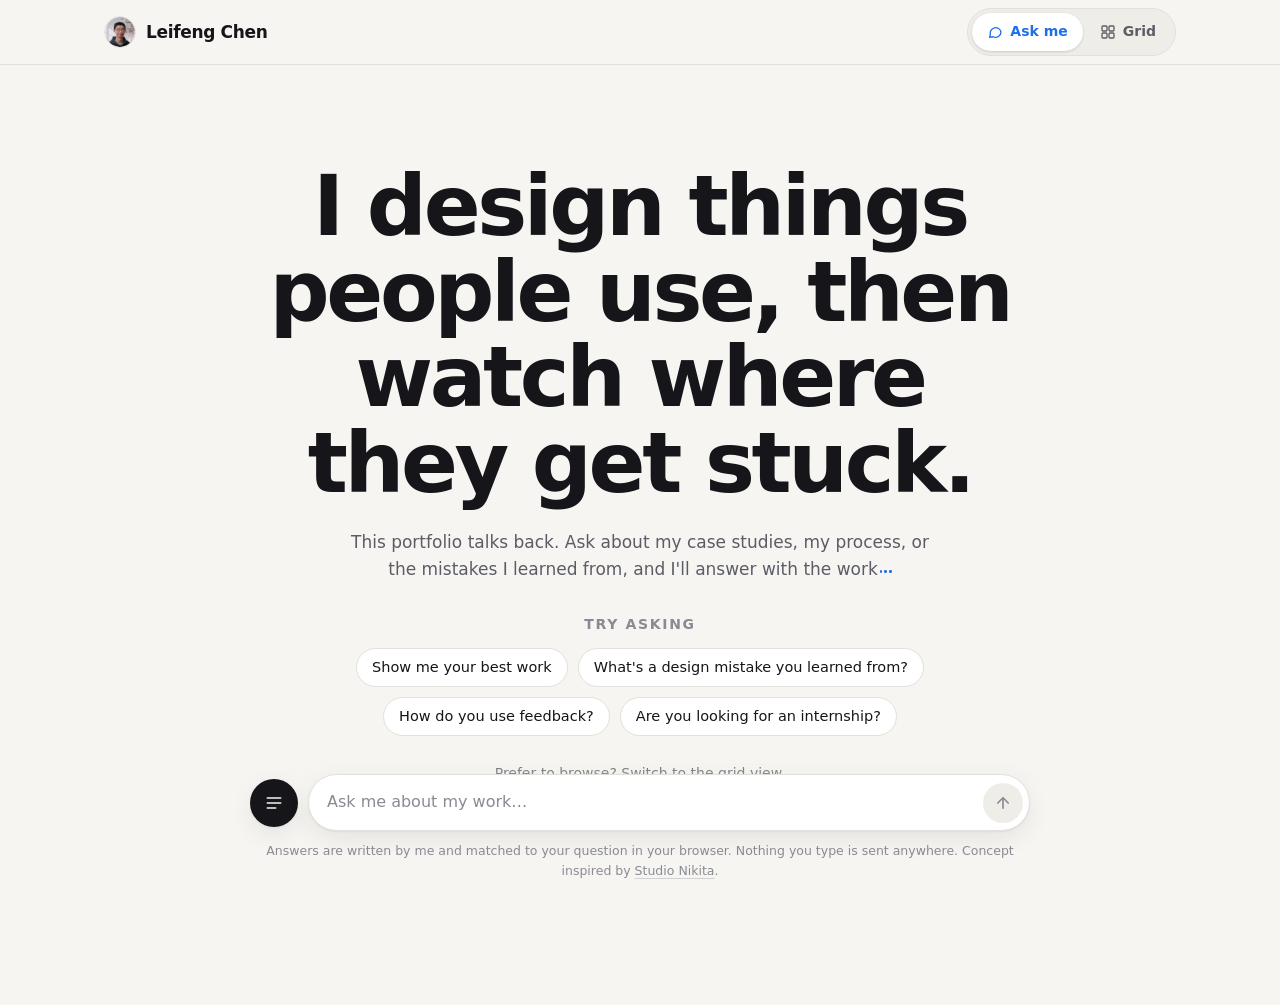
==== index.html @ 6b9738a2 "feat: added better credits, better coloring, and locally saved chat" ====
<!doctype html>
<html lang="en">
<head>
  <meta charset="utf-8">
  <meta name="viewport" content="width=device-width, initial-scale=1, viewport-fit=cover">
  <title>Leifeng Chen · Design Portfolio</title>
  <meta name="description" content="Leifeng Chen designs and builds interfaces. Ask the portfolio about his case studies, process, and the mistakes he learned from.">
  <meta property="og:title" content="Leifeng Chen · Design Portfolio">
  <meta property="og:description" content="A portfolio you can ask questions: game UI, mobile usability, and brand design.">
  <meta property="og:image" content="assets/img/ur/cover.webp">
  <link rel="icon" type="image/webp" href="assets/img/me.webp?v=20260925c">
  <link rel="shortcut icon" type="image/webp" href="assets/img/me.webp?v=20260925c">
  <link rel="apple-touch-icon" href="assets/img/me.webp?v=20260925c">
  <link rel="stylesheet" href="assets/style.css?v=20260927c">
</head>
<body class="chat-page">
<a class="skip" href="#ask-input">Skip to the question box</a>
<header class="site-header">
  <div class="wrap">
    <a class="brand" href="./"><img class="mark" src="assets/img/me.webp?v=20260925c" alt="Leifeng Chen" width="32" height="32">Leifeng Chen</a>
    <nav class="view-toggle" aria-label="Switch view">
      <a href="./" aria-current="page"><svg viewBox="0 0 24 24" fill="none" stroke="currentColor" stroke-width="2" stroke-linecap="round" stroke-linejoin="round" aria-hidden="true"><path d="M21 12a8 8 0 0 1-11.6 7.1L4 20l1-4.6A8 8 0 1 1 21 12z"/></svg><span>Ask me</span></a>
      <a href="work.html"><svg viewBox="0 0 24 24" fill="none" stroke="currentColor" stroke-width="2" stroke-linejoin="round" aria-hidden="true"><rect x="3" y="3" width="7.5" height="7.5" rx="1.5"/><rect x="13.5" y="3" width="7.5" height="7.5" rx="1.5"/><rect x="3" y="13.5" width="7.5" height="7.5" rx="1.5"/><rect x="13.5" y="13.5" width="7.5" height="7.5" rx="1.5"/></svg><span>Grid</span></a>
    </nav>
  </div>
</header>

<main class="chat-main" id="main">
  <section class="intro" id="intro">
    <h1 class="display">I design things people use, then watch where they get stuck.</h1>
    <p class="lede">This portfolio talks back. Ask about my case studies, my process, or the mistakes I learned from, and I'll answer with the work<span class="typing-dots" aria-hidden="true"><i></i><i></i><i></i></span></p>
    <div class="guide">
      <h2>Try asking</h2>
      <div id="starters"></div>
    </div>
    <p class="small" style="margin-top:26px">Prefer to browse? <a href="work.html">Switch to the grid view</a>.</p>
  </section>

  <div class="thread" id="thread" aria-live="polite"></div>
</main>

<div class="guide-panel" id="guide-panel" role="dialog" aria-label="Question guide" hidden>
  <h2>Question guide</h2>
  <p class="small">Pick a topic to start. Every answer is written by me.</p>
  <div class="guide-groups"></div>
</div>

<div class="composer-wrap">
  <div class="composer">
    <button class="guide-btn" id="guide-btn" type="button" aria-label="Show all questions" aria-controls="guide-panel" aria-expanded="false">
      <svg viewBox="0 0 24 24" fill="none" stroke="currentColor" stroke-width="2" stroke-linecap="round" aria-hidden="true"><path d="M4 6h16M4 12h16M4 18h10"/></svg>
    </button>
    <form id="ask-form" autocomplete="off">
      <label class="sr-only" for="ask-input">Ask Leifeng a question</label>
      <input id="ask-input" type="text" maxlength="200" placeholder="Ask me about my work…" enterkeyhint="send">
      <button class="send" type="submit" aria-label="Send" disabled>
        <svg viewBox="0 0 24 24" fill="none" stroke="currentColor" stroke-width="2.2" stroke-linecap="round" stroke-linejoin="round" aria-hidden="true"><path d="M12 19V5M5 12l7-7 7 7"/></svg>
      </button>
    </form>
  </div>
  <p class="agent-note">Answers are written by me and matched to your question in your browser. Nothing you type is sent anywhere. Concept inspired by <a href="https://www.studio-nikita.com/" target="_blank" rel="noopener noreferrer">Studio Nikita</a>.</p>
</div>

<script src="assets/site.js?v=20260927a"></script>
<script src="assets/agent.js?v=20260927b"></script>
</body>
</html>
---- assets/style.css ----
/* Layout and chat concept inspired by Studio Nikita (Nikita Rochiramani), studio-nikita.com */

/* ---------- Tokens ---------- */
:root {
  --bg: #f6f5f1;
  --surface: #ffffff;
  --raised: #efede7;
  --text: #16161a;
  --muted: #5c5c66;
  --faint: #8a8a94;
  --line: #e2e0da;
  --accent: #1f6feb;
  --accent-soft: #e3edff;
  --accent-ink: #1450b8;
  --user: #1f6feb;
  --user-ink: #ffffff;
  --shadow: 0 1px 2px rgba(20, 20, 30, .05), 0 8px 24px rgba(20, 20, 30, .07);
  --radius: 16px;
  --wrap: 1120px;
  --prose: 680px;
  --font: system-ui, -apple-system, "Segoe UI", Roboto, "Helvetica Neue", Arial, sans-serif;
  color-scheme: light;
}
:root[data-theme="dark"] {
  --bg: #0d0d10;
  --surface: #17171c;
  --raised: #1f1f26;
  --text: #f0f0f3;
  --muted: #a5a5b0;
  --faint: #74747f;
  --line: #2a2a32;
  --accent: #5aa2ff;
  --accent-soft: #13274a;
  --accent-ink: #cfe2ff;
  --user: #5aa2ff;
  --user-ink: #06142b;
  --shadow: 0 1px 2px rgba(0, 0, 0, .35), 0 10px 30px rgba(0, 0, 0, .35);
  color-scheme: dark;
}
@media (prefers-color-scheme: dark) {
  :root:not([data-theme="light"]) {
    --bg: #0d0d10;
    --surface: #17171c;
    --raised: #1f1f26;
    --text: #f0f0f3;
    --muted: #a5a5b0;
    --faint: #74747f;
    --line: #2a2a32;
    --accent: #5aa2ff;
    --accent-soft: #13274a;
    --accent-ink: #cfe2ff;
    --user: #5aa2ff;
    --user-ink: #06142b;
    --shadow: 0 1px 2px rgba(0, 0, 0, .35), 0 10px 30px rgba(0, 0, 0, .35);
    color-scheme: dark;
  }
}
/* View toggle (Ask me / Grid) */
.view-toggle { display: inline-flex; gap: 2px; padding: 4px; border-radius: 999px; background: var(--raised); border: 1px solid var(--line); }
.view-toggle a {
  display: flex; align-items: center; gap: 7px; padding: 7px 15px; border-radius: 999px;
  font-size: 14px; font-weight: 600; color: var(--muted); text-decoration: none; transition: background .2s ease, color .2s ease;
}
.view-toggle a:hover { color: var(--text); }
.view-toggle a[aria-current] { background: var(--surface); color: var(--accent); box-shadow: 0 1px 3px rgba(0, 0, 0, .14); }
.view-toggle svg { width: 16px; height: 16px; }

/* Per-project accents (used on case study pages and cards) */
.theme-ur { --accent: #8b28a8; --accent-soft: #faedff; --accent-ink: #58186c; --tile: #230d2d; }
.theme-ez { --accent: #059669; --accent-soft: #ecfdf5; --accent-ink: #064e3b; --tile: #07261a; }
.theme-hd { --accent: #34509e; --accent-soft: #e6ebf8; --accent-ink: #243a7c; --tile: #1a2140; }
.theme-wc { --accent: #c46a00; --accent-soft: #fef3c7; --accent-ink: #803b00; --tile: #2b1c07; }
:root[data-theme="dark"] .theme-ur { --accent: #d868ee; --accent-soft: #2e1038; --accent-ink: #f5d6ff; }
:root[data-theme="dark"] .theme-ez { --accent: #34d399; --accent-soft: #092a1d; --accent-ink: #d1fae5; }
:root[data-theme="dark"] .theme-hd { --accent: #93a8f0; --accent-soft: #1a2242; --accent-ink: #d3dcfa; }
:root[data-theme="dark"] .theme-wc { --accent: #f59e0b; --accent-soft: #2e1d08; --accent-ink: #fde68a; }
@media (prefers-color-scheme: dark) {
  :root:not([data-theme="light"]) .theme-ur { --accent: #d868ee; --accent-soft: #2e1038; --accent-ink: #f5d6ff; }
  :root:not([data-theme="light"]) .theme-ez { --accent: #34d399; --accent-soft: #092a1d; --accent-ink: #d1fae5; }
  :root:not([data-theme="light"]) .theme-hd { --accent: #93a8f0; --accent-soft: #1a2242; --accent-ink: #d3dcfa; }
  :root:not([data-theme="light"]) .theme-wc { --accent: #f59e0b; --accent-soft: #2e1d08; --accent-ink: #fde68a; }
}

/* ---------- Base ---------- */
*, *::before, *::after { box-sizing: border-box; }
html { -webkit-text-size-adjust: 100%; scroll-behavior: smooth; }
body {
  margin: 0;
  background: var(--bg);
  color: var(--text);
  font: 400 17px/1.65 var(--font);
  -webkit-font-smoothing: antialiased;
}
img { max-width: 100%; height: auto; display: block; }
a { color: inherit; text-decoration-color: color-mix(in srgb, currentColor 35%, transparent); text-underline-offset: 3px; }
a:hover { text-decoration-color: currentColor; }

/* Inline content links */
.prose a, .lede a, .meta a, .about a, .cs-hero a, .credits a {
  color: var(--accent);
  font-weight: 500;
  text-decoration: underline;
  text-decoration-thickness: 1.5px;
  text-decoration-color: color-mix(in srgb, var(--accent) 40%, transparent);
  text-underline-offset: 3px;
  border-radius: 4px;
  padding: 1px 3px;
  margin: -1px -3px;
  transition: color .2s ease, text-decoration-color .2s ease, text-underline-offset .2s ease, background-color .2s ease;
}
.prose a:hover, .lede a:hover, .meta a:hover, .about a:hover, .cs-hero a:hover, .credits a:hover {
  color: var(--accent);
  background-color: var(--accent-soft);
  text-decoration-color: var(--accent);
  text-underline-offset: 5px;
}
:focus-visible { outline: 2px solid var(--accent); outline-offset: 3px; border-radius: 6px; }
h1, h2, h3 { margin: 0; font-weight: 700; letter-spacing: -.025em; }
p { margin: 0 0 1em; }
em, i { font-style: normal; }
button { font: inherit; color: inherit; }
.skip { position: absolute; left: -9999px; }
.skip:focus { left: 16px; top: 12px; background: var(--surface); padding: 8px 12px; z-index: 50; }
.sr-only { position: absolute; width: 1px; height: 1px; overflow: hidden; clip: rect(0 0 0 0); white-space: nowrap; }

.wrap { max-width: var(--wrap); margin: 0 auto; padding-left: 24px; padding-right: 24px; }
.prose { max-width: var(--prose); }

/* Type scale: titles are always the biggest thing on the page, descriptions step down. */
.eyebrow { font-size: 15px; line-height: 1.3; font-weight: 700; letter-spacing: .1em; text-transform: uppercase; color: var(--accent); margin: 0 0 20px; }
.display { font-size: clamp(40px, 7vw, 84px); line-height: 1.02; letter-spacing: -.04em; }
.h1 { font-size: clamp(36px, 5.4vw, 64px); line-height: 1.05; letter-spacing: -.035em; }
.h2 { font-size: clamp(32px, 4.2vw, 50px); line-height: 1.1; }
.h3 { font-size: 22px; line-height: 1.25; letter-spacing: -.015em; }
.lede { font-size: 17px; line-height: 1.6; color: var(--muted); }
.small { font-size: 14px; color: var(--muted); }

.pill {
  display: inline-block; padding: 0 .2em .04em; margin: 0 .02em 0 .04em; border-radius: .38em;
  background: var(--accent-soft); color: var(--accent-ink); box-decoration-break: clone; -webkit-box-decoration-break: clone;
}

/* ---------- Header / footer ---------- */
.site-header {
  position: sticky; top: 0; z-index: 20;
  background: color-mix(in srgb, var(--bg) 86%, transparent);
  backdrop-filter: saturate(1.4) blur(12px);
  border-bottom: 1px solid var(--line);
}
.site-header .wrap { display: flex; align-items: center; justify-content: space-between; height: 64px; gap: 16px; }
.brand { display: flex; align-items: center; gap: 10px; font-weight: 700; letter-spacing: -.02em; text-decoration: none; font-size: 17px; }
/* Back to the view the visitor came from (case study pages) */
.back-btn {
  width: 38px; height: 38px; border-radius: 50%; flex: none; display: grid; place-items: center;
  color: var(--text); background: var(--raised); border: 1px solid var(--line); text-decoration: none;
  transition: color .2s ease, border-color .2s ease, transform .2s ease;
}
.back-btn:hover { color: var(--accent); border-color: var(--accent); transform: translateX(-2px); }
.back-btn svg { width: 20px; height: 20px; }
.back-btn + .brand { margin-right: auto; }
@media (max-width: 600px) {
  /* Case study headers carry the back chevron too: drop the toggle icons so nothing wraps on a phone */
  .site-header .wrap:has(.back-btn) { gap: 10px; }
  .site-header .wrap:has(.back-btn) .view-toggle svg { display: none; }
  .brand, .view-toggle a { white-space: nowrap; }
}
.brand .mark {
  width: 32px;
  height: 32px;
  border-radius: 50%;
  object-fit: cover;
  border: 1.5px solid var(--line);
  display: block;
  flex: none;
  background: var(--surface);
  transition: border-color .2s ease, transform .2s ease;
}
.brand:hover .mark { border-color: var(--accent); transform: scale(1.05); }
.nav { display: flex; align-items: center; gap: 22px; font-size: 15px; color: var(--muted); }
.nav a { text-decoration: none; }
.nav a:hover, .nav a[aria-current="page"] { color: var(--text); }
.nav .cta { color: var(--accent); font-weight: 600; }
.icon-btn {
  width: 36px; height: 36px; border-radius: 50%; border: 1px solid var(--line); background: var(--surface);
  display: grid; place-items: center; cursor: pointer; color: var(--muted);
}
.icon-btn:hover { color: var(--text); }
.icon-btn svg { width: 18px; height: 18px; }
.theme-toggle .sun { display: none; }
:root[data-theme="dark"] .theme-toggle .sun { display: block; }
:root[data-theme="dark"] .theme-toggle .moon { display: none; }
@media (prefers-color-scheme: dark) {
  :root:not([data-theme="light"]) .theme-toggle .sun { display: block; }
  :root:not([data-theme="light"]) .theme-toggle .moon { display: none; }
}

.site-footer { border-top: 1px solid var(--line); margin-top: 96px; padding: 40px 0 56px; color: var(--muted); font-size: 14px; }
.site-footer .wrap { display: flex; flex-wrap: wrap; justify-content: space-between; gap: 12px 24px; }
.links { display: flex; flex-wrap: wrap; gap: 18px; }
.credit { flex-basis: 100%; color: var(--faint); font-size: 13px; }

/* ---------- Chat home ---------- */
.chat-page { min-height: 100vh; min-height: 100dvh; display: flex; flex-direction: column; }
.chat-main { flex: 1; display: flex; flex-direction: column; width: 100%; max-width: 820px; margin: 0 auto; padding: 0 20px 150px; }
.intro { text-align: center; padding: 11vh 0 28px; transition: opacity .35s ease, transform .35s ease; }
.intro .display { max-width: 16ch; margin: 0 auto; }
.intro .lede { max-width: 54ch; margin: 22px auto 0; }
.typing-dots { display: inline-flex; gap: .12em; margin-left: .1em; vertical-align: .1em; }
.typing-dots i { width: .16em; height: .16em; border-radius: 50%; background: var(--accent); animation: blink 1.2s infinite ease-in-out; }
.typing-dots i:nth-child(2) { animation-delay: .15s; }
.typing-dots i:nth-child(3) { animation-delay: .3s; }
@keyframes blink { 0%, 80%, 100% { opacity: .25; transform: translateY(0); } 40% { opacity: 1; transform: translateY(-.06em); } }

.guide { margin-top: 30px; }
.guide h2 { font-size: 14px; font-weight: 600; letter-spacing: .12em; text-transform: uppercase; color: var(--faint); margin: 0 0 12px; text-align: center; }
.chips { display: flex; flex-wrap: wrap; gap: 10px; justify-content: center; }
.chip {
  border: 1px solid var(--line); background: var(--surface); border-radius: 999px; padding: 9px 15px;
  font-size: 14.5px; line-height: 1.3; cursor: pointer; color: var(--text); text-align: left;
  transition: border-color .2s ease, background .2s ease, transform .2s ease;
}
.chip:hover { border-color: var(--accent); background: var(--accent-soft); transform: translateY(-1px); }
.guide-groups { display: grid; gap: 22px; }
.chip-group-label { font-size: 13.5px; font-weight: 600; letter-spacing: .1em; text-transform: uppercase; color: var(--faint); margin: 0 0 10px; text-align: center; }

.thread { display: flex; flex-direction: column; gap: 18px; padding-top: 28px; }
.msg { display: flex; gap: 12px; align-items: flex-start; animation: rise .35s ease both; }
@keyframes rise { from { opacity: 0; transform: translateY(8px); } to { opacity: 1; transform: none; } }
.msg.user { justify-content: flex-end; }
.msg.user .bubble { background: var(--user); color: var(--user-ink); border-radius: 20px 20px 6px 20px; max-width: 80%; }
.msg.bot .bubble { background: var(--surface); border: 1px solid var(--line); border-radius: 6px 20px 20px 20px; max-width: calc(100% - 52px); box-shadow: var(--shadow); }
.bubble { padding: 13px 17px; font-size: 16px; line-height: 1.6; }
.bubble p { margin: 0 0 .7em; }
.bubble p:last-child { margin-bottom: 0; }
.bubble ul, .bubble ol { margin: 0 0 .7em; padding-left: 1.2em; }
.avatar { width: 40px; height: 40px; border-radius: 50%; flex: none; background: var(--raised); object-fit: cover; }
.dots { display: inline-flex; gap: 5px; padding: 4px 0; }
.dots i { width: 7px; height: 7px; border-radius: 50%; background: var(--faint); animation: blink 1.1s infinite ease-in-out; }
.dots i:nth-child(2) { animation-delay: .15s; }
.dots i:nth-child(3) { animation-delay: .3s; }

/* AI Character-by-Character Streaming with Smooth Fade-in */
.ai-word {
  display: inline-block;
  white-space: nowrap;
}

.ai-char {
  display: inline;
  animation: aiCharFade .18s cubic-bezier(0.2, 0.8, 0.4, 1) both;
  will-change: opacity, filter;
}

@keyframes aiCharFade {
  0% {
    opacity: 0;
    filter: blur(2px);
  }
  100% {
    opacity: 1;
    filter: blur(0);
  }
}

.ai-cursor {
  display: inline-block;
  width: 2px;
  height: 1.15em;
  background: var(--accent);
  vertical-align: -0.18em;
  margin-left: 2px;
  margin-right: 1px;
  border-radius: 1px;
  animation: aiCursorBlink .75s ease-in-out infinite;
}

@keyframes aiCursorBlink {
  0%, 100% { opacity: 1; }
  50% { opacity: 0; }
}

@media (prefers-reduced-motion: reduce) {
  .ai-char {
    animation: none !important;
    opacity: 1 !important;
    filter: none !important;
  }
  .ai-cursor { display: none !important; }
}

.attach { margin-top: 14px; display: grid; gap: 12px; animation: rise .4s cubic-bezier(0.16, 1, 0.3, 1) both; }
.attach.cards { grid-template-columns: repeat(auto-fill, minmax(210px, 1fr)); }
.mini-card {
  display: flex; flex-direction: column; text-decoration: none; border-radius: 14px; overflow: hidden;
  background: var(--tile, #1d1d24); color: #fff; min-height: 100%;
  transition: transform .25s ease;
}
.mini-card:hover { transform: translateY(-2px); }
.mini-card img { aspect-ratio: 16 / 10; object-fit: cover; width: 100%; }
.mini-card span { padding: 12px 14px 14px; display: flex; flex-direction: column; flex: 1; }
.mini-card .eyebrow {
  font-size: 11px;
  font-weight: 700;
  letter-spacing: .06em;
  text-transform: uppercase;
  color: var(--accent);
  margin: 0 0 5px;
  white-space: nowrap;
}
.mini-card b { display: block; font-size: 16px; margin-bottom: 4px; }
.mini-card small { display: block; font-size: 13px; opacity: .78; line-height: 1.45; text-wrap: pretty; margin-bottom: auto; }
.mini-card em { display: block; margin-top: 12px; font-size: 13px; font-weight: 600; opacity: .95; }
.attach figure { margin: 0; }
.attach figure img { border-radius: 12px; border: 1px solid var(--line); background: #0b0b10; }
.attach figcaption { font-size: 13px; color: var(--muted); margin-top: 6px; }
.attach.pair { grid-template-columns: 1fr 1fr; }
.attach .stat-row { display: grid; grid-template-columns: repeat(auto-fit, minmax(120px, 1fr)); gap: 10px; }
.attach .stat-row div { background: var(--raised); border-radius: 12px; padding: 12px; }
.attach .stat-row b { display: block; font-size: 24px; letter-spacing: -.02em; color: var(--accent); }
.attach .stat-row span { font-size: 12.5px; color: var(--muted); line-height: 1.4; display: block; }
.link-row { display: flex; flex-wrap: wrap; gap: 8px; }
.link-row a {
  font-size: 14px; font-weight: 600; text-decoration: none; padding: 8px 13px; border-radius: 999px;
  background: var(--accent-soft); color: var(--accent-ink);
}
.followups { display: flex; flex-wrap: wrap; gap: 8px; margin: 2px 0 0 52px; animation: rise .35s cubic-bezier(0.16, 1, 0.3, 1) both; }
.followups .chip { font-size: 13.5px; padding: 7px 12px; }

.composer-wrap {
  position: fixed; left: 0; right: 0; bottom: 0; z-index: 15;
  padding: 18px 20px calc(18px + env(safe-area-inset-bottom));
  background: linear-gradient(to top, var(--bg) 62%, color-mix(in srgb, var(--bg) 0%, transparent));
}
.composer { max-width: 780px; margin: 0 auto; display: flex; gap: 10px; align-items: center; }
.composer form {
  flex: 1; display: flex; align-items: center; gap: 10px; background: var(--surface); border: 1px solid var(--line);
  border-radius: 999px; padding: 6px 6px 6px 18px; box-shadow: var(--shadow);
}
.composer form:focus-within { border-color: var(--accent); }
.composer input { flex: 1; min-width: 0; border: 0; outline: 0; background: transparent; color: var(--text); font: inherit; font-size: 16px; padding: 8px 0; }
.composer input::placeholder { color: var(--faint); }
.send { width: 40px; height: 40px; border-radius: 50%; border: 0; background: var(--accent); color: #fff; display: grid; place-items: center; cursor: pointer; flex: none; }
.send:disabled { background: var(--raised); color: var(--faint); cursor: default; }
.send svg { width: 18px; height: 18px; }
.guide-btn { width: 48px; height: 48px; border-radius: 50%; border: 0; background: var(--text); color: var(--bg); display: grid; place-items: center; cursor: pointer; flex: none; box-shadow: var(--shadow); }
.guide-btn svg { width: 20px; height: 20px; }
.guide-panel {
  position: fixed; left: 50%; bottom: 96px; transform: translateX(-50%); z-index: 16; width: min(560px, calc(100% - 32px));
  max-height: min(60vh, 520px); overflow: auto; background: var(--surface); border: 1px solid var(--line); border-radius: 20px;
  box-shadow: 0 20px 60px rgba(0, 0, 0, .25); padding: 20px;
}
.guide-panel[hidden] { display: none; }
.guide-panel h2 { font-size: 18px; margin-bottom: 4px; letter-spacing: -.01em; }
.guide-panel .small { margin: 0 0 16px; }
.guide-panel .chips { justify-content: flex-start; }
.guide-panel .chip-group-label { text-align: left; }
.agent-note { text-align: center; font-size: 12.5px; color: var(--faint); margin: 10px auto 0; max-width: 780px; }


/* ---------- Classic view ---------- */
.classic-hero { padding-top: 80px; padding-bottom: 40px; }
.classic-hero .display { max-width: 17ch; }
.classic-hero .lede { margin-top: 24px; max-width: 60ch; }

.section-head { display: flex; flex-direction: column; align-items: center; text-align: center; gap: 12px; margin: 136px 0 56px; }
.section-head h2 { display: flex; align-items: center; gap: 32px; width: 100%; font-size: clamp(32px, 4.2vw, 50px); line-height: 1.1; }
.section-head h2::before, .section-head h2::after { content: ""; flex: 1; min-width: 24px; height: 1px; background: var(--line); }
.section-head p { margin: 0; color: var(--muted); font-size: 15px; }

.bento { display: grid; grid-template-columns: repeat(6, 1fr); grid-auto-rows: minmax(250px, auto); gap: 18px; }
.tile {
  position: relative; display: flex; flex-direction: column; justify-content: space-between; overflow: hidden;
  border-radius: 24px; padding: 26px; text-decoration: none; color: #fff; background: var(--tile);
  isolation: isolate; transition: transform .3s ease;
}
.tile:hover { transform: translateY(-3px); }
.tile::after { /* faint facet pattern */
  content: ""; position: absolute; inset: 0; z-index: -1; opacity: .16;
  background: repeating-linear-gradient(135deg, rgba(255,255,255,.35) 0 1px, transparent 1px 22px);
  mask-image: radial-gradient(circle at 90% 10%, #000 0, transparent 60%);
  -webkit-mask-image: radial-gradient(circle at 90% 10%, #000 0, transparent 60%);
}
.tile { justify-content: flex-start; }
.tile > div { width: 100%; }
/* width: auto overrides `.tile > div { width: 100% }` so the negative margins bleed the image to both tile edges */
.tile .tile-img { position: relative; flex: 1; width: auto; min-height: 170px; margin: 22px -26px -26px; overflow: hidden; }
.tile .tile-img img { position: absolute; inset: 0; width: 100%; height: 100%; object-fit: cover; }
.tile .eyebrow {
  max-width: 100%;
  font-size: clamp(11.5px, 1.3vw, 13.5px);
  letter-spacing: .06em;
  white-space: nowrap;
  margin: 0 0 12px;
}
.tile h3 { font-size: clamp(26px, 3vw, 36px); line-height: 1.05; max-width: 100%; }
.tile p:not(.eyebrow) { margin: 10px 0 0; font-size: 15px; line-height: 1.5; max-width: 48ch; opacity: .85; }
.tile .view {
  position: absolute; right: 18px; bottom: 18px; font-size: 14px; font-weight: 600; color: #fff;
  background: rgba(10, 10, 14, .62); padding: 9px 14px; border-radius: 999px; backdrop-filter: blur(6px);
}
.tile .view::after { content: " \2192"; }
.tile-ur { grid-column: span 4; grid-row: span 2; background: #230d2d; }
.tile-ez { grid-column: span 2; grid-row: span 2; background: #07261a; }
.tile-hd { grid-column: span 3; background: #1a2140; }
.tile-yt, .tile-wc { grid-column: span 3; background: #2b1c07; }
.tile-ur .tile-img { height: 70%; }

.thumbs { display: grid; grid-template-columns: repeat(auto-fill, minmax(300px, 1fr)); gap: 36px 20px; }
.thumbs figure { margin: 0; }
.thumbs img { border-radius: 12px; aspect-ratio: 16 / 9; object-fit: cover; width: 100%; box-shadow: var(--shadow); }
.thumbs figcaption { display: grid; grid-template-columns: auto 1fr; align-items: end; column-gap: 16px; margin-top: 14px; color: var(--muted); }
.thumbs .thumb-name { grid-column: 1 / -1; font-size: 15px; font-weight: 600; color: var(--text); margin-bottom: 4px; }
.thumbs .thumb-ctr { display: flex; align-items: baseline; gap: 6px; font-size: 13px; font-weight: 700; letter-spacing: .08em; text-transform: uppercase; color: var(--accent); }
.thumbs .thumb-ctr strong { font-size: 40px; line-height: 1; letter-spacing: -.03em; }
.thumbs .thumb-reach { justify-self: end; text-align: right; font-size: 14px; line-height: 1.4; }
.thumbs .thumb-reach strong { font-size: 20px; font-weight: 700; color: var(--text); }

.about { display: grid; grid-template-columns: 1fr 1fr; gap: 56px; }
.about h3 { font-size: 14px; letter-spacing: .12em; text-transform: uppercase; color: var(--faint); margin-bottom: 14px; font-weight: 600; }
.about ul { margin: 0; padding: 0; list-style: none; }
.about li { padding: 10px 0; border-bottom: 1px solid var(--line); display: flex; justify-content: space-between; gap: 16px; font-size: 15px; }
.about li span:last-child { color: var(--muted); text-align: right; }
.about .prose p { font-size: 16px; }

.proof-grid { display: grid; grid-template-columns: repeat(3, minmax(0, 1fr)); gap: 18px; }
.proof-card { scroll-margin-top: 96px; padding: 24px; border: 1px solid var(--line); border-radius: var(--radius); background: var(--surface); }
.proof-card h3 { margin: 10px 0; font-size: 22px; line-height: 1.2; }
.proof-image { width: 100%; height: auto; margin: 4px 0 14px; border-radius: 10px; }
.proof-card p { margin: 0 0 18px; color: var(--muted); font-size: 15px; line-height: 1.6; }
.proof-label { color: var(--accent); font-size: 12px; font-weight: 700; letter-spacing: .1em; text-transform: uppercase; }
.proof-tools { display: block; font-size: 12px; font-weight: 600; color: var(--text); }
.proof-links { display: flex; flex-wrap: wrap; gap: 14px; margin-top: 18px; font-size: 13px; font-weight: 600; }
.proof-links a { color: var(--accent); }
.cs-section[id], .cs-hero[id], h2[id] { scroll-margin-top: 96px; }

/* ---------- Case study ---------- */
.cs-hero { padding: 72px 0 36px; }
.cs-hero h1 { max-width: 18ch; }
.cs-hero .lede { margin-top: 22px; max-width: 60ch; }
.meta {
  display: grid; grid-template-columns: repeat(4, 1fr); gap: 24px;
  margin: 40px 0 0; padding: 24px 0; border-top: 1px solid var(--line); border-bottom: 1px solid var(--line);
}
.meta dt { font-size: 13.5px; font-weight: 600; letter-spacing: .12em; text-transform: uppercase; color: var(--faint); margin-bottom: 10px; }
.meta dd { margin: 0; font-size: 14.5px; line-height: 1.5; }
.meta .meta-wide { grid-column: 1 / -1; } /* Team & credits: names and links need the full width */
.cover { margin: 40px 0 0; border-radius: calc(var(--radius) + 6px); overflow: hidden; box-shadow: var(--shadow); background: #0d0d12; }
.cover .video-frame { border-radius: 0; box-shadow: none; }
.cover + .link-chips { margin-top: 18px; }

.cs-section { margin-top: 136px; }
/* Section divider: centered label with a rule on each side, spanning the full content width */
.cs-section .num {
  display: flex; align-items: center; justify-content: center; gap: 24px; text-align: center;
  width: calc(min(var(--wrap), 100vw) - 48px); margin-bottom: 44px;
  position: relative; left: 50%; transform: translateX(-50%);
}
.cs-section > .prose, .cs-section > .problem, .cs-section > .callout, .cs-section > .lessons,
.cs-section > .credits, .cs-section > p { margin-left: auto; margin-right: auto; max-width: var(--prose); }
.cs-section > .prose > h2 { text-align: center; }
.cs-section > p { text-align: center; }
.cs-section .num::before, .cs-section .num::after { content: ""; flex: 1; min-width: 24px; height: 1px; background: var(--line); }
.cs-section h2 { margin-bottom: 18px; }
.num { font-size: 20px; line-height: 1.3; font-weight: 700; letter-spacing: .1em; text-transform: uppercase; color: var(--accent); display: block; margin-bottom: 14px; }
.cs-section p { font-size: 16px; color: color-mix(in srgb, var(--text) 86%, var(--muted)); }

.problem {
  margin-top: 32px; padding: 24px 26px; border-left: 3px solid var(--accent);
  background: var(--accent-soft); border-radius: 0 var(--radius) var(--radius) 0;
  font-size: 20px; line-height: 1.45; font-weight: 600; letter-spacing: -.01em; max-width: var(--prose);
}

figure.fig { margin: 36px 0 0; }
figure.fig img, figure.fig video { display: block; border-radius: var(--radius); box-shadow: var(--shadow); width: 100%; height: auto; }
figure.fig.dark img, figure.fig.dark video { background: #0d0d12; }
figure.fig.plain img { box-shadow: none; border: 1px solid var(--line); }
figure.fig.narrow { max-width: 760px; margin-left: auto; margin-right: auto; }
figcaption { margin-top: 12px; font-size: 14px; line-height: 1.55; color: var(--muted); max-width: var(--prose); }
figcaption b { color: var(--text); font-weight: 600; }

.grid-2 { display: grid; grid-template-columns: 1fr 1fr; gap: 24px; align-items: start; }
.grid-3 { display: grid; grid-template-columns: repeat(3, 1fr); gap: 20px; align-items: start; }
.grid-2 figure.fig, .grid-3 figure.fig { margin-top: 0; }
.grid-2, .grid-3 { margin-top: 36px; }

.steps { display: grid; grid-template-columns: repeat(3, 1fr); gap: 20px; margin-top: 36px; counter-reset: s; }
.steps figure { margin: 0; }
.steps img { border-radius: 12px; aspect-ratio: 16 / 10; object-fit: cover; width: 100%; background: #0d0d12; box-shadow: var(--shadow); }
.steps figcaption { font-size: 14px; }
.steps figcaption::before { counter-increment: s; content: counter(s, decimal-leading-zero) "  "; font-weight: 700; color: var(--accent); }

.compare { display: grid; grid-template-columns: 1fr 1fr; gap: 24px; margin-top: 36px; }
.compare figure { margin: 0; background: var(--surface); border: 1px solid var(--line); border-radius: var(--radius); padding: 22px; }
.compare .label { font-size: 14px; font-weight: 700; letter-spacing: .12em; text-transform: uppercase; margin-bottom: 16px; display: block; }
.compare .before .label { color: #c2410c; }
.compare .after .label { color: #15803d; }
.compare .shot { background: #0b0b10; border-radius: 12px; padding: 26px 18px; display: grid; place-items: center; min-height: 150px; }
.compare figcaption { margin-top: 16px; }

.stats { display: grid; grid-template-columns: repeat(3, 1fr); gap: 20px; margin-top: 32px; }
.stat { background: var(--surface); border: 1px solid var(--line); border-radius: var(--radius); padding: 22px; }
.stat strong { display: block; font-size: 40px; line-height: 1; font-weight: 700; letter-spacing: -.03em; color: var(--accent); margin-bottom: 10px; }
.stat span { font-size: 14px; color: var(--muted); line-height: 1.5; display: block; }

.quotes { display: grid; grid-template-columns: repeat(3, 1fr); gap: 20px; margin-top: 24px; }
blockquote.q { margin: 0; padding: 22px; background: var(--surface); border: 1px solid var(--line); border-radius: var(--radius); font-size: 16px; line-height: 1.5; font-weight: 500; }
blockquote.q footer { margin-top: 12px; font-size: 13px; font-weight: 400; color: var(--faint); }

.callout { margin-top: 28px; padding: 18px 20px; border: 1px dashed var(--line); border-radius: var(--radius); font-size: 15px; color: var(--muted); max-width: var(--prose); }
.callout b { color: var(--text); }

.swatches { display: grid; grid-template-columns: repeat(4, 1fr); gap: 14px; margin-top: 28px; }
.swatch { border-radius: 14px; overflow: hidden; border: 1px solid var(--line); background: var(--surface); }
.swatch i { display: block; height: 72px; }
.swatch span { display: block; padding: 10px 12px; font-size: 14px; font-weight: 600; }
.swatch span small { display: block; color: var(--muted); font-size: 12.5px; font-weight: 400; }

.lessons { list-style: none; margin: 24px 0 0; padding: 0; max-width: var(--prose); counter-reset: l; }
.lessons li { position: relative; padding: 16px 0 16px 44px; border-top: 1px solid var(--line); font-size: 16px; }
.lessons li::before { counter-increment: l; content: counter(l, decimal-leading-zero); position: absolute; left: 0; top: 18px; font-size: 13px; font-weight: 700; color: var(--accent); }

.credits { margin-top: 28px; font-size: 14px; color: var(--muted); max-width: var(--prose); }

.next { margin-top: 110px; display: block; text-decoration: none; padding: 40px 0; border-top: 1px solid var(--line); }
.next small { font-size: 14px; font-weight: 600; letter-spacing: .12em; text-transform: uppercase; color: var(--faint); }
.next span { display: block; margin-top: 12px; font-size: clamp(28px, 4vw, 44px); font-weight: 700; letter-spacing: -.03em; line-height: 1.1; }
/* The link carries the next study's theme-* class (e.g. class="next theme-ur"), so --accent here is that
   study's color from the theme rules at the top of this file: change it there and the arrow follows. */
.next span::after { content: " \2192"; color: var(--accent); }
.more { display: inline-block; font-weight: 600; font-size: 15px; }
.more::after { content: " \2192"; }

/* ---------- Motion ---------- */
@media (prefers-reduced-motion: no-preference) {
  .js .reveal { opacity: 0; transform: translateY(14px); transition: opacity .7s ease, transform .7s ease; }
  .js .reveal.in { opacity: 1; transform: none; }
}
@media (prefers-reduced-motion: reduce) {
  html { scroll-behavior: auto; }
  *, *::before, *::after { animation: none !important; transition: none !important; }
}

/* ---------- Responsive ---------- */
@media (max-width: 900px) {
  .proof-grid { grid-template-columns: repeat(2, minmax(0, 1fr)); }
  .meta { grid-template-columns: 1fr 1fr; }
  .steps, .grid-3, .quotes, .stats { grid-template-columns: 1fr 1fr; }
  .about { grid-template-columns: 1fr; gap: 32px; }
  .bento { grid-template-columns: 1fr 1fr; }
  .tile-ur { grid-column: span 2; grid-row: span 2; }
  .tile-ez, .tile-hd, .tile-yt, .tile-wc { grid-column: span 1; grid-row: span 2; }
  .tile-wc { grid-column: span 2; } /* last tile alone on its row: fill the width instead of leaving a gap */
}
@media (max-width: 600px) {
  .proof-grid { grid-template-columns: 1fr; }
  body { font-size: 16px; }
  .wrap { padding-left: 16px; padding-right: 16px; }
  .nav { gap: 12px; font-size: 14px; }
  .nav .hide-sm { display: none; }
  .section-head { gap: 8px; margin: 88px 0 36px; }
  .section-head h2 { gap: 16px; }
  .cs-section .num { width: calc(100vw - 32px); gap: 14px; margin-bottom: 32px; }
  .grid-2, .compare, .steps, .grid-3, .quotes, .stats, .meta, .attach.pair { grid-template-columns: 1fr; }
  .bento { grid-template-columns: 1fr; }
  .tile-ur, .tile-ez, .tile-hd, .tile-yt, .tile-wc { grid-column: span 1; grid-row: span 1; min-height: 340px; }
  .swatches { grid-template-columns: 1fr 1fr; }
  .cs-section { margin-top: 96px; }
  .problem { font-size: 18px; padding: 20px; }
  .chat-main { padding-left: 16px; padding-right: 16px; }
  .intro { padding-top: 7vh; }
  .composer-wrap { padding-left: 12px; padding-right: 12px; }
  .followups { margin-left: 0; }
  .msg.bot .avatar { width: 32px; height: 32px; }
}

/* ---------- Embeds and link chips ---------- */
.video-frame { position: relative; aspect-ratio: 16 / 9; border-radius: var(--radius); overflow: hidden; background: #000; box-shadow: var(--shadow); }
.video-frame iframe { position: absolute; inset: 0; width: 100%; height: 100%; border: 0; }
.browser { border: 1px solid var(--line); border-radius: var(--radius); overflow: hidden; background: var(--surface); box-shadow: var(--shadow); }
.browser-bar { display: flex; align-items: center; gap: 12px; padding: 10px 14px; border-bottom: 1px solid var(--line); background: var(--raised); }
.bdots { display: flex; gap: 6px; }
.bdots i { width: 10px; height: 10px; border-radius: 50%; background: var(--line); }
.browser-bar .url { flex: 1; min-width: 0; font-size: 13px; color: var(--muted); background: var(--surface); border-radius: 999px; padding: 5px 12px; overflow: hidden; text-overflow: ellipsis; white-space: nowrap; }
.open-link { font-size: 13px; font-weight: 600; text-decoration: none; color: var(--accent); white-space: nowrap; }
.browser iframe { display: block; width: 100%; height: min(70vh, 620px); border: 0; background: #fff; }
.link-chips { display: flex; flex-wrap: wrap; justify-content: center; gap: 10px; margin-top: 20px; }
.link-chips a {
  font-size: 14.5px; font-weight: 600; text-decoration: none; padding: 10px 16px; border-radius: 999px;
  background: var(--accent-soft); color: var(--accent-ink); border: 1px solid color-mix(in srgb, var(--accent) 30%, transparent);
  transition: transform .2s ease;
}
.link-chips a:hover { transform: translateY(-1px); }

/* ---------- Stats that read as "not good enough" ---------- */
.stat.bad { --level: #d64545; }
.stat.warn { --level: #c27803; }
:root[data-theme="dark"] .stat.bad { --level: #ff7070; }
:root[data-theme="dark"] .stat.warn { --level: #f5b83d; }
@media (prefers-color-scheme: dark) {
  :root:not([data-theme="light"]) .stat.bad { --level: #ff7070; }
  :root:not([data-theme="light"]) .stat.warn { --level: #f5b83d; }
}
.stat.bad strong, .stat.warn strong { color: var(--level); }
.meter { height: 10px; border-radius: 999px; background: var(--raised); overflow: hidden; margin: 2px 0 14px; }
.meter i { display: block; height: 100%; border-radius: 999px; background: var(--level); }
.people { display: flex; gap: 6px; margin: 2px 0 14px; }
.people i { width: 18px; height: 18px; border-radius: 50%; border: 2px solid var(--line); }
.people i.on { background: var(--level); border-color: var(--level); }
.stats-note { margin: 18px auto 0; max-width: var(--prose); text-align: center; font-size: 15px; color: var(--muted); }

/* ---------- Badge & Tooltip Showcase ---------- */
.badge-grid { display: grid; grid-template-columns: repeat(auto-fit, minmax(130px, 1fr)); gap: 14px; margin-top: 24px; }
.badge-card { background: var(--surface); border: 1px solid var(--line); border-radius: var(--radius); padding: 16px; text-align: center; }
.badge-card img { width: 44px; height: 44px; image-rendering: pixelated; margin: 0 auto 10px; display: block; }
.badge-card strong { display: block; font-size: 13.5px; font-weight: 600; color: var(--text); }
.badge-card span { display: block; font-size: 12px; color: var(--muted); margin-top: 4px; }

/* ---------- Discord Community Mockup ---------- */
.discord-box { background: #313338; border-radius: 12px; padding: 22px; color: #dbdee1; font-family: -apple-system, BlinkMacSystemFont, "Segoe UI", Roboto, Helvetica, Arial, sans-serif; max-width: 680px; margin: 28px auto 0; box-shadow: var(--shadow); }
.discord-header { display: flex; align-items: center; gap: 10px; font-size: 14px; font-weight: 600; color: #f2f3f5; border-bottom: 1px solid #3f4147; padding-bottom: 12px; margin-bottom: 16px; }
.discord-header .channel-tag { color: #80848e; font-size: 18px; line-height: 1; }
.discord-msg { display: flex; gap: 14px; margin-bottom: 18px; }
.discord-msg:last-child { margin-bottom: 0; }
.discord-avatar { width: 40px; height: 40px; border-radius: 50%; flex-shrink: 0; display: flex; align-items: center; justify-content: center; font-weight: 700; font-size: 14px; color: #fff; }
.discord-body { flex: 1; min-width: 0; }
.discord-meta { display: flex; align-items: baseline; gap: 8px; margin-bottom: 4px; }
.discord-user { font-weight: 600; font-size: 15px; color: #f2f3f5; }
.discord-badge { font-size: 10px; background: #5865f2; color: #fff; padding: 1px 5px; border-radius: 3px; font-weight: 700; text-transform: uppercase; }
.discord-time { font-size: 12px; color: #949ba4; }
.discord-text { font-size: 14px; line-height: 1.45; color: #dbdee1; margin: 0; }
.discord-text code { background: #2b2d31; padding: 2px 5px; border-radius: 4px; font-size: 13px; color: #e0e1e5; }

/* ---------- Impactful Case Study Deep-Dive Banners ---------- */
.impact-banners { display: flex; flex-direction: column; gap: 16px; margin-top: 28px; }
.banner {
  display: grid;
  grid-template-columns: 240px 1fr auto;
  align-items: center;
  gap: 24px;
  background: var(--surface);
  border: 1px solid var(--line);
  border-radius: var(--radius);
  overflow: hidden;
  text-decoration: none;
  color: inherit;
  transition: transform .2s ease, box-shadow .2s ease;
  padding: 0 24px 0 0;
}
.banner:hover {
  transform: translateY(-2px);
  box-shadow: var(--shadow);
}
.banner-img {
  width: 240px;
  height: 130px;
  overflow: hidden;
  position: relative;
  background: var(--raised);
  flex-shrink: 0;
  display: flex;
  align-items: center;
  justify-content: center;
  padding: 8px;
  box-sizing: border-box;
}
.banner-img img {
  width: 100%;
  height: 100%;
  object-fit: contain;
}
.banner-content { padding: 14px 0; }
.banner-eyebrow {
  font-size: 12px;
  font-weight: 700;
  text-transform: uppercase;
  letter-spacing: .08em;
  color: var(--accent);
  margin-bottom: 4px;
}
.banner h3 {
  font-size: 18.5px;
  line-height: 1.25;
  margin: 0 0 6px;
  color: var(--text);
}
.banner p {
  font-size: 14px;
  line-height: 1.45;
  color: var(--muted);
  margin: 0;
  max-width: 58ch;
}
.banner-action {
  font-size: 13px;
  font-weight: 600;
  color: var(--accent);
  white-space: nowrap;
  padding: 8px 14px;
  border-radius: 999px;
  background: var(--accent-soft);
  transition: transform .2s ease, background-color .2s ease;
}
.banner:hover .banner-action {
  transform: translateX(2px);
}
.banner-action::after { content: " \2192"; }
@media (max-width: 800px) {
  .banner { grid-template-columns: 1fr; padding: 0 20px 20px; }
  .banner-img { width: calc(100% + 40px); height: 160px; margin: 0 -20px 14px; }
  .banner-action { align-self: flex-start; margin-top: 8px; }
}

/* ---------- Toolkit Chips with Software Logos ---------- */
.toolkit-groups { display: flex; flex-direction: column; gap: 16px; }
.toolkit-group h4 { font-size: 12.5px; text-transform: uppercase; letter-spacing: .1em; color: var(--muted); margin: 0 0 8px; font-weight: 600; }
.toolkit-chips { display: flex; flex-wrap: wrap; gap: 7px; }
.tool-chip {
  display: inline-flex;
  align-items: center;
  gap: 7px;
  padding: 6px 11px;
  background: var(--surface);
  border: 1px solid var(--line);
  border-radius: 8px;
  font-size: 13px;
  font-weight: 500;
  color: var(--text);
  line-height: 1;
  transition: border-color .2s ease, transform .2s ease;
}
/* Chips link to where the skill is used; undo the inline-link styling `.about a` gives them */
.about a.tool-chip {
  color: var(--text); background: var(--surface); text-decoration: none; font-weight: 500;
  padding: 6px 11px; margin: 0; border-radius: 8px; cursor: pointer;
}
.about a.tool-chip:hover { color: var(--accent); background: var(--accent-soft); }
.tool-chip:hover {
  border-color: var(--accent);
  transform: translateY(-1px);
}
.tool-chip svg {
  width: 15px;
  height: 15px;
  fill: currentColor;
  flex-shrink: 0;
}
.tool-chip img {
  width: 15px;
  height: 15px;
  object-fit: contain;
  flex-shrink: 0;
}
.tool-chip .extra { font-size: 11.5px; color: var(--muted); margin-left: 2px; }

/* ---------- Skill deep links: brief highlight where the skill is mentioned ---------- */
mark.skill-flash {
  color: inherit; background: transparent; border-radius: 5px; padding: 1px 3px; margin: -1px -3px;
  box-decoration-break: clone; -webkit-box-decoration-break: clone;
  animation: skillFlash 2.8s ease .5s both;
}
@keyframes skillFlash {
  0% { background-color: transparent; box-shadow: 0 0 0 0 transparent; }
  10% { background-color: color-mix(in srgb, var(--accent) 40%, transparent); box-shadow: 0 0 0 4px color-mix(in srgb, var(--accent) 20%, transparent); }
  24% { background-color: color-mix(in srgb, var(--accent) 32%, transparent); box-shadow: 0 0 0 2px color-mix(in srgb, var(--accent) 10%, transparent); }
  70% { background-color: color-mix(in srgb, var(--accent) 28%, transparent); box-shadow: 0 0 0 0 transparent; }
  100% { background-color: transparent; box-shadow: 0 0 0 0 transparent; }
}
.skill-flash-block { animation: skillFlashBlock 2.4s ease .5s both; border-radius: var(--radius); }
@keyframes skillFlashBlock {
  0%, 100% { box-shadow: 0 0 0 0 transparent; }
  15%, 60% { box-shadow: 0 0 0 3px color-mix(in srgb, var(--accent) 45%, transparent); }
}
@media (prefers-reduced-motion: reduce) {
  mark.skill-flash { background-color: color-mix(in srgb, var(--accent) 32%, transparent); }
}

/* ---------- Toolkit tip (once per session) ---------- */
.toolkit-groups.chips-hint .tool-chip { animation: chipHint 1.1s ease both; animation-delay: calc(var(--i, 0) * 35ms); }
@keyframes chipHint {
  0%, 100% { transform: none; border-color: var(--line); }
  35% { transform: translateY(-3px); border-color: var(--accent); box-shadow: 0 4px 14px color-mix(in srgb, var(--accent) 25%, transparent); }
}
.coach-toast {
  position: fixed; left: 50%; bottom: calc(24px + env(safe-area-inset-bottom)); z-index: 30;
  display: flex; align-items: center; gap: 12px; width: max-content; max-width: calc(100% - 32px);
  padding: 12px 12px 12px 16px; border-radius: 16px; background: var(--surface); color: var(--text);
  border: 1px solid color-mix(in srgb, var(--accent) 45%, var(--line)); box-shadow: 0 16px 48px rgba(0, 0, 0, .28);
  opacity: 0; transform: translate(-50%, 16px); transition: opacity .35s ease, transform .35s ease;
}
.coach-toast.in { opacity: 1; transform: translate(-50%, 0); }
.coach-toast svg { width: 22px; height: 22px; flex: none; color: var(--accent); }
.coach-toast p { margin: 0; font-size: 14.5px; line-height: 1.45; }
.coach-toast button {
  flex: none; border: 0; border-radius: 999px; padding: 8px 14px; cursor: pointer;
  background: var(--accent); color: var(--bg); font-size: 13.5px; font-weight: 600;
}

/* ---------- YouTube placeholders (the player loads on click) ---------- */
.yt-lite img { position: absolute; inset: 0; width: 100%; height: 100%; object-fit: cover; }
.yt-play { position: absolute; inset: 0; display: grid; place-items: center; background: rgba(0, 0, 0, .12); transition: background .2s ease; }
.yt-play svg { width: 72px; height: auto; transition: transform .2s ease; }
.yt-play svg rect { fill: rgba(18, 18, 22, .78); transition: fill .2s ease; }
.yt-play svg path { fill: #fff; }
.yt-play:hover, .yt-play:focus-visible { background: rgba(0, 0, 0, 0); }
.yt-play:hover svg, .yt-play:focus-visible svg { transform: scale(1.08); }
.yt-play:hover svg rect, .yt-play:focus-visible svg rect { fill: #e62117; }

/* ---------- Elsewhere: contact cards ---------- */
.contact-grid { display: grid; grid-template-columns: repeat(2, minmax(0, 1fr)); gap: 10px; }
.contact-card {
  --brand: var(--accent);
  position: relative; display: flex; align-items: center; gap: 12px; padding: 12px 12px 12px 12px;
  background: var(--surface); border: 1px solid var(--line); border-radius: 14px;
  transition: border-color .2s ease, transform .2s ease, box-shadow .2s ease;
}
.contact-card:hover { border-color: color-mix(in srgb, var(--brand) 60%, var(--line)); transform: translateY(-2px); box-shadow: var(--shadow); }
.contact-card:focus-within { border-color: var(--brand); }
.contact-icon {
  width: 40px; height: 40px; flex: none; display: grid; place-items: center; border-radius: 11px;
  background: var(--brand); color: #fff;
}
.contact-icon svg { width: 20px; height: 20px; fill: currentColor; }
.about .contact-text {
  flex: 1; min-width: 0; display: flex; flex-direction: column; gap: 1px;
  color: var(--text); background: none; text-decoration: none; font-weight: 400; padding: 0; margin: 0; border-radius: 0;
}
.about .contact-text:hover { background: none; color: var(--text); }
.contact-text::after { content: ""; position: absolute; inset: 0; border-radius: inherit; } /* whole card is the link */
.contact-text:focus-visible { outline: none; }
.contact-card:has(.contact-text:focus-visible) { outline: 2px solid var(--brand); outline-offset: 3px; }
.contact-text b { font-size: 15px; font-weight: 600; line-height: 1.3; }
.contact-text small { font-size: 13px; color: var(--muted); line-height: 1.35; overflow: hidden; text-overflow: ellipsis; white-space: nowrap; }
.contact-go { flex: none; color: var(--faint); transition: color .2s ease, transform .2s ease; }
.contact-go svg { width: 16px; height: 16px; display: block; }
.contact-card:hover .contact-go { color: var(--brand); transform: translate(2px, -2px); }
.contact-copy {
  position: relative; z-index: 1; flex: none; width: 32px; height: 32px; display: grid; place-items: center;
  border: 1px solid var(--line); border-radius: 9px; background: var(--raised); color: var(--muted); cursor: pointer;
  transition: color .2s ease, border-color .2s ease;
}
.contact-copy:hover { color: var(--brand); border-color: var(--brand); }
.contact-copy svg { width: 16px; height: 16px; grid-area: 1 / 1; transition: opacity .2s ease, transform .2s ease; }
.contact-copy .i-check { opacity: 0; transform: scale(.6); }
.contact-copy.copied { color: #16a34a; border-color: #16a34a; }
.contact-copy.copied .i-copy { opacity: 0; transform: scale(.6); }
.contact-copy.copied .i-check { opacity: 1; transform: none; }
.c-email { --brand: var(--accent); }
.c-linkedin { --brand: #0a66c2; }
.c-github { --brand: #30363d; }
.c-youtube { --brand: #e62117; }
:root[data-theme="dark"] .c-github { --brand: #6e7681; }
@media (prefers-color-scheme: dark) { :root:not([data-theme="light"]) .c-github { --brand: #6e7681; } }
@media (max-width: 480px) { .contact-grid { grid-template-columns: 1fr; } }
.contact-card.c-email, .contact-card.c-youtube { grid-column: 1 / -1; } /* long handles get the full row */
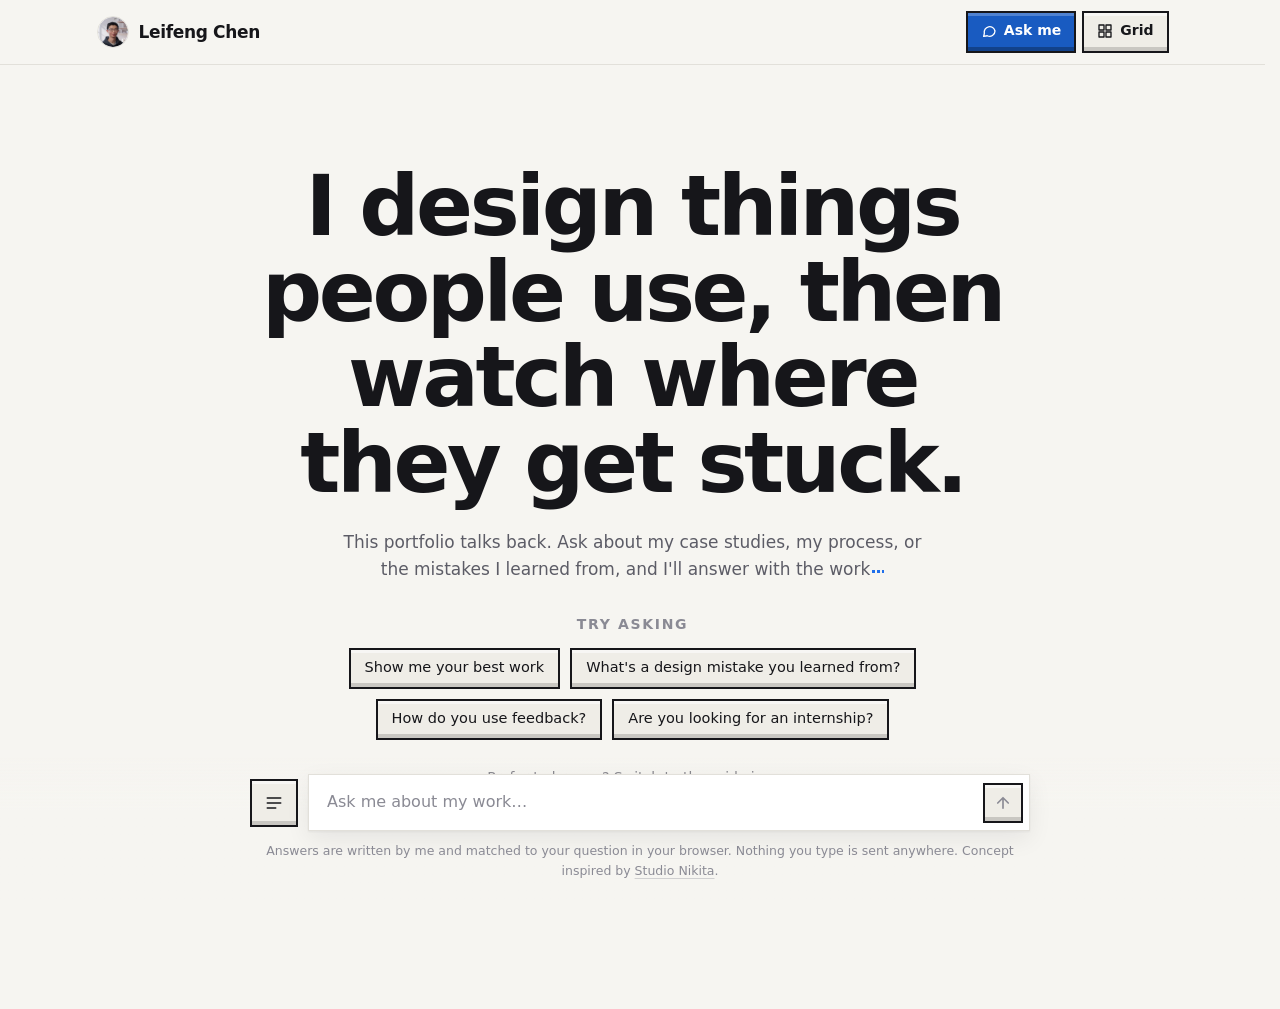
==== commit c2f00ab3: "feat: UI style overhaul" ====
--- a/index.html
+++ b/index.html
@@ -11,7 +11,11 @@
   <link rel="icon" type="image/webp" href="assets/img/me.webp?v=20260925c">
   <link rel="shortcut icon" type="image/webp" href="assets/img/me.webp?v=20260925c">
   <link rel="apple-touch-icon" href="assets/img/me.webp?v=20260925c">
-  <link rel="stylesheet" href="assets/style.css?v=20260927c">
+  <link rel="stylesheet" href="assets/style.css?v=20260929i">
+  <!-- Pages slide into each other in site order (style.css, "Page slides") -->
+  <style>@media (prefers-reduced-motion: no-preference) { @view-transition { navigation: auto; } }</style>
+  <!-- Hold the first frame until #page-end (after the scripts) is parsed, so the slide starts from the finished page -->
+  <link rel="expect" href="#page-end" blocking="render">
 </head>
 <body class="chat-page">
 <a class="skip" href="#ask-input">Skip to the question box</a>
@@ -20,14 +24,14 @@
     <a class="brand" href="./"><img class="mark" src="assets/img/me.webp?v=20260925c" alt="Leifeng Chen" width="32" height="32">Leifeng Chen</a>
     <nav class="view-toggle" aria-label="Switch view">
       <a href="./" aria-current="page"><svg viewBox="0 0 24 24" fill="none" stroke="currentColor" stroke-width="2" stroke-linecap="round" stroke-linejoin="round" aria-hidden="true"><path d="M21 12a8 8 0 0 1-11.6 7.1L4 20l1-4.6A8 8 0 1 1 21 12z"/></svg><span>Ask me</span></a>
-      <a href="work.html"><svg viewBox="0 0 24 24" fill="none" stroke="currentColor" stroke-width="2" stroke-linejoin="round" aria-hidden="true"><rect x="3" y="3" width="7.5" height="7.5" rx="1.5"/><rect x="13.5" y="3" width="7.5" height="7.5" rx="1.5"/><rect x="3" y="13.5" width="7.5" height="7.5" rx="1.5"/><rect x="13.5" y="13.5" width="7.5" height="7.5" rx="1.5"/></svg><span>Grid</span></a>
+      <a href="work.html"><svg viewBox="0 0 24 24" fill="none" stroke="currentColor" stroke-width="2" stroke-linejoin="round" aria-hidden="true"><rect x="3" y="3" width="7.5" height="7.5" rx="0"/><rect x="13.5" y="3" width="7.5" height="7.5" rx="0"/><rect x="3" y="13.5" width="7.5" height="7.5" rx="0"/><rect x="13.5" y="13.5" width="7.5" height="7.5" rx="0"/></svg><span>Grid</span></a>
     </nav>
   </div>
 </header>
 
 <main class="chat-main" id="main">
   <section class="intro" id="intro">
-    <h1 class="display">I design things people use, then watch where they get stuck.</h1>
+    <h1 class="display hero-title"><span>I</span> <span>design</span> <span>things</span> <span>people</span> <span>use,</span> <span>then</span> <span>watch</span> <span>where</span> <span>they</span> <span>get</span> <span>stuck.</span></h1>
     <p class="lede">This portfolio talks back. Ask about my case studies, my process, or the mistakes I learned from, and I'll answer with the work<span class="typing-dots" aria-hidden="true"><i></i><i></i><i></i></span></p>
     <div class="guide">
       <h2>Try asking</h2>
@@ -61,7 +65,8 @@
   <p class="agent-note">Answers are written by me and matched to your question in your browser. Nothing you type is sent anywhere. Concept inspired by <a href="https://www.studio-nikita.com/" target="_blank" rel="noopener noreferrer">Studio Nikita</a>.</p>
 </div>
 
-<script src="assets/site.js?v=20260927a"></script>
-<script src="assets/agent.js?v=20260927b"></script>
+<script src="assets/site.js?v=20260929f"></script>
+<script src="assets/agent.js?v=20260929c"></script>
+<div id="page-end" hidden></div>
 </body>
 </html>
--- a/assets/style.css
+++ b/assets/style.css
@@ -15,7 +15,15 @@
   --user: #1f6feb;
   --user-ink: #ffffff;
   --shadow: 0 1px 2px rgba(20, 20, 30, .05), 0 8px 24px rgba(20, 20, 30, .07);
-  --radius: 16px;
+  --btn-mix: 82%; /* beveled buttons darken the accent in light mode for white text */
+  --btn-ink: #ffffff;
+  --btn-edge: #16161a;
+  --bevel-hi: rgba(255, 255, 255, .55); /* top highlight on neutral beveled buttons */
+  --btn-hover: #ffffff; /* neutral beveled button, hovered */
+  --bevel: inset 0 -4px 0 rgba(0, 0, 0, .16), inset 0 3px 0 var(--bevel-hi);
+  --bevel-sm: inset 0 -3px 0 rgba(0, 0, 0, .16), inset 0 2px 0 var(--bevel-hi);
+  --bevel-accent: inset 0 -4px 0 rgba(0, 0, 0, .28), inset 0 3px 0 rgba(255, 255, 255, .24);
+  --bevel-pressed: inset 0 3px 0 rgba(0, 0, 0, .2);
   --wrap: 1120px;
   --prose: 680px;
   --font: system-ui, -apple-system, "Segoe UI", Roboto, "Helvetica Neue", Arial, sans-serif;
@@ -29,12 +37,17 @@
   --muted: #a5a5b0;
   --faint: #74747f;
   --line: #2a2a32;
-  --accent: #5aa2ff;
+  --accent: #c6dcfe;
   --accent-soft: #13274a;
   --accent-ink: #cfe2ff;
-  --user: #5aa2ff;
+  --user: #c6dcfe;
   --user-ink: #06142b;
   --shadow: 0 1px 2px rgba(0, 0, 0, .35), 0 10px 30px rgba(0, 0, 0, .35);
+  --btn-mix: 100%;
+  --btn-ink: #111114;
+  --btn-edge: #000000;
+  --bevel-hi: rgba(255, 255, 255, .08);
+  --btn-hover: #292931;
   color-scheme: dark;
 }
 @media (prefers-color-scheme: dark) {
@@ -46,23 +59,26 @@
     --muted: #a5a5b0;
     --faint: #74747f;
     --line: #2a2a32;
-    --accent: #5aa2ff;
+    --accent: #c6dcfe;
     --accent-soft: #13274a;
     --accent-ink: #cfe2ff;
-    --user: #5aa2ff;
+    --user: #c6dcfe;
     --user-ink: #06142b;
     --shadow: 0 1px 2px rgba(0, 0, 0, .35), 0 10px 30px rgba(0, 0, 0, .35);
+    --btn-mix: 100%;
+    --btn-ink: #111114;
+    --btn-edge: #000000;
+    --bevel-hi: rgba(255, 255, 255, .08);
+    --btn-hover: #292931;
     color-scheme: dark;
   }
 }
-/* View toggle (Ask me / Grid) */
-.view-toggle { display: inline-flex; gap: 2px; padding: 4px; border-radius: 999px; background: var(--raised); border: 1px solid var(--line); }
+/* View toggle (Ask me / Grid): two beveled buttons (see Beveled buttons); the current view is filled */
+.view-toggle { display: inline-flex; gap: 6px; }
 .view-toggle a {
-  display: flex; align-items: center; gap: 7px; padding: 7px 15px; border-radius: 999px;
-  font-size: 14px; font-weight: 600; color: var(--muted); text-decoration: none; transition: background .2s ease, color .2s ease;
-}
-.view-toggle a:hover { color: var(--text); }
-.view-toggle a[aria-current] { background: var(--surface); color: var(--accent); box-shadow: 0 1px 3px rgba(0, 0, 0, .14); }
+  display: flex; align-items: center; gap: 7px; padding: 6px 13px 9px;
+  font-size: 14px; font-weight: 600; text-decoration: none;
+}
 .view-toggle svg { width: 16px; height: 16px; }
 
 /* Per-project accents (used on case study pages and cards) */
@@ -83,7 +99,8 @@
 
 /* ---------- Base ---------- */
 *, *::before, *::after { box-sizing: border-box; }
-html { -webkit-text-size-adjust: 100%; scroll-behavior: smooth; }
+/* Always reserve the scrollbar's space, so the header holds still between short pages (Ask me) and long ones (Grid) */
+html { -webkit-text-size-adjust: 100%; scroll-behavior: smooth; scrollbar-gutter: stable; }
 body {
   margin: 0;
   background: var(--bg);
@@ -103,7 +120,6 @@
   text-decoration-thickness: 1.5px;
   text-decoration-color: color-mix(in srgb, var(--accent) 40%, transparent);
   text-underline-offset: 3px;
-  border-radius: 4px;
   padding: 1px 3px;
   margin: -1px -3px;
   transition: color .2s ease, text-decoration-color .2s ease, text-underline-offset .2s ease, background-color .2s ease;
@@ -114,7 +130,7 @@
   text-decoration-color: var(--accent);
   text-underline-offset: 5px;
 }
-:focus-visible { outline: 2px solid var(--accent); outline-offset: 3px; border-radius: 6px; }
+:focus-visible { outline: 2px solid var(--accent); outline-offset: 3px; }
 h1, h2, h3 { margin: 0; font-weight: 700; letter-spacing: -.025em; }
 p { margin: 0 0 1em; }
 em, i { font-style: normal; }
@@ -136,7 +152,7 @@
 .small { font-size: 14px; color: var(--muted); }
 
 .pill {
-  display: inline-block; padding: 0 .2em .04em; margin: 0 .02em 0 .04em; border-radius: .38em;
+  display: inline-block; padding: 0 .2em .04em; margin: 0 .02em 0 .04em;
   background: var(--accent-soft); color: var(--accent-ink); box-decoration-break: clone; -webkit-box-decoration-break: clone;
 }
 
@@ -151,11 +167,8 @@
 .brand { display: flex; align-items: center; gap: 10px; font-weight: 700; letter-spacing: -.02em; text-decoration: none; font-size: 17px; }
 /* Back to the view the visitor came from (case study pages) */
 .back-btn {
-  width: 38px; height: 38px; border-radius: 50%; flex: none; display: grid; place-items: center;
-  color: var(--text); background: var(--raised); border: 1px solid var(--line); text-decoration: none;
-  transition: color .2s ease, border-color .2s ease, transform .2s ease;
-}
-.back-btn:hover { color: var(--accent); border-color: var(--accent); transform: translateX(-2px); }
+  width: 38px; height: 38px; flex: none; display: grid; place-items: center; text-decoration: none;
+}
 .back-btn svg { width: 20px; height: 20px; }
 .back-btn + .brand { margin-right: auto; }
 @media (max-width: 600px) {
@@ -167,9 +180,9 @@
 .brand .mark {
   width: 32px;
   height: 32px;
-  border-radius: 50%;
   object-fit: cover;
   border: 1.5px solid var(--line);
+  border-radius: 50%; /* the photo is a circle: the one exception to the site's square corners */
   display: block;
   flex: none;
   background: var(--surface);
@@ -181,10 +194,8 @@
 .nav a:hover, .nav a[aria-current="page"] { color: var(--text); }
 .nav .cta { color: var(--accent); font-weight: 600; }
 .icon-btn {
-  width: 36px; height: 36px; border-radius: 50%; border: 1px solid var(--line); background: var(--surface);
-  display: grid; place-items: center; cursor: pointer; color: var(--muted);
-}
-.icon-btn:hover { color: var(--text); }
+  width: 36px; height: 36px; display: grid; place-items: center; cursor: pointer;
+}
 .icon-btn svg { width: 18px; height: 18px; }
 .theme-toggle .sun { display: none; }
 :root[data-theme="dark"] .theme-toggle .sun { display: block; }
@@ -206,7 +217,7 @@
 .intro .display { max-width: 16ch; margin: 0 auto; }
 .intro .lede { max-width: 54ch; margin: 22px auto 0; }
 .typing-dots { display: inline-flex; gap: .12em; margin-left: .1em; vertical-align: .1em; }
-.typing-dots i { width: .16em; height: .16em; border-radius: 50%; background: var(--accent); animation: blink 1.2s infinite ease-in-out; }
+.typing-dots i { width: .16em; height: .16em; background: var(--accent); animation: blink 1.2s infinite ease-in-out; }
 .typing-dots i:nth-child(2) { animation-delay: .15s; }
 .typing-dots i:nth-child(3) { animation-delay: .3s; }
 @keyframes blink { 0%, 80%, 100% { opacity: .25; transform: translateY(0); } 40% { opacity: 1; transform: translateY(-.06em); } }
@@ -215,11 +226,8 @@
 .guide h2 { font-size: 14px; font-weight: 600; letter-spacing: .12em; text-transform: uppercase; color: var(--faint); margin: 0 0 12px; text-align: center; }
 .chips { display: flex; flex-wrap: wrap; gap: 10px; justify-content: center; }
 .chip {
-  border: 1px solid var(--line); background: var(--surface); border-radius: 999px; padding: 9px 15px;
-  font-size: 14.5px; line-height: 1.3; cursor: pointer; color: var(--text); text-align: left;
-  transition: border-color .2s ease, background .2s ease, transform .2s ease;
-}
-.chip:hover { border-color: var(--accent); background: var(--accent-soft); transform: translateY(-1px); }
+  padding: 8px 14px 10px; font-size: 14.5px; line-height: 1.3; cursor: pointer; text-align: left;
+}
 .guide-groups { display: grid; gap: 22px; }
 .chip-group-label { font-size: 13.5px; font-weight: 600; letter-spacing: .1em; text-transform: uppercase; color: var(--faint); margin: 0 0 10px; text-align: center; }
 
@@ -227,15 +235,18 @@
 .msg { display: flex; gap: 12px; align-items: flex-start; animation: rise .35s ease both; }
 @keyframes rise { from { opacity: 0; transform: translateY(8px); } to { opacity: 1; transform: none; } }
 .msg.user { justify-content: flex-end; }
-.msg.user .bubble { background: var(--user); color: var(--user-ink); border-radius: 20px 20px 6px 20px; max-width: 80%; }
-.msg.bot .bubble { background: var(--surface); border: 1px solid var(--line); border-radius: 6px 20px 20px 20px; max-width: calc(100% - 52px); box-shadow: var(--shadow); }
+.msg.user .bubble { background: var(--user); color: var(--user-ink); max-width: 80%; }
+.msg.bot .bubble { background: var(--surface); border: 1px solid var(--line); max-width: calc(100% - 52px); box-shadow: var(--shadow); }
+/* A line on the side each message comes from: mine on the left in the accent, the visitor's on the right */
+.msg.bot .bubble { border-left: 3px solid var(--accent); }
+.msg.user .bubble { border-right: 3px solid color-mix(in srgb, var(--user) 55%, #000); }
 .bubble { padding: 13px 17px; font-size: 16px; line-height: 1.6; }
 .bubble p { margin: 0 0 .7em; }
 .bubble p:last-child { margin-bottom: 0; }
 .bubble ul, .bubble ol { margin: 0 0 .7em; padding-left: 1.2em; }
-.avatar { width: 40px; height: 40px; border-radius: 50%; flex: none; background: var(--raised); object-fit: cover; }
+.avatar { width: 40px; height: 40px; flex: none; background: var(--raised); object-fit: cover; border-radius: 50%; }
 .dots { display: inline-flex; gap: 5px; padding: 4px 0; }
-.dots i { width: 7px; height: 7px; border-radius: 50%; background: var(--faint); animation: blink 1.1s infinite ease-in-out; }
+.dots i { width: 7px; height: 7px; background: var(--faint); animation: blink 1.1s infinite ease-in-out; }
 .dots i:nth-child(2) { animation-delay: .15s; }
 .dots i:nth-child(3) { animation-delay: .3s; }
 
@@ -270,7 +281,6 @@
   vertical-align: -0.18em;
   margin-left: 2px;
   margin-right: 1px;
-  border-radius: 1px;
   animation: aiCursorBlink .75s ease-in-out infinite;
 }
 
@@ -289,14 +299,18 @@
 }
 
 .attach { margin-top: 14px; display: grid; gap: 12px; animation: rise .4s cubic-bezier(0.16, 1, 0.3, 1) both; }
-.attach.cards { grid-template-columns: repeat(auto-fill, minmax(210px, 1fr)); }
+.attach.cards { grid-template-columns: repeat(2, minmax(0, 1fr)); }
 .mini-card {
-  display: flex; flex-direction: column; text-decoration: none; border-radius: 14px; overflow: hidden;
+  display: flex; flex-direction: column; text-decoration: none; overflow: hidden;
   background: var(--tile, #1d1d24); color: #fff; min-height: 100%;
   transition: transform .25s ease;
 }
 .mini-card:hover { transform: translateY(-2px); }
-.mini-card img { aspect-ratio: 16 / 10; object-fit: cover; width: 100%; }
+/* The whole picture, never cropped: most are 16:9, and the rest sit centered on a darker band */
+.mini-card img { aspect-ratio: 16 / 9; object-fit: contain; width: 100%; background: color-mix(in srgb, var(--tile, #1d1d24) 70%, #000); }
+/* The study's color divides the picture from the text on a slant, like the Grid tiles and the case study banners */
+.mini-card > span { position: relative; }
+.mini-slant { position: absolute; left: -1px; bottom: calc(100% - 1px); width: calc(100% + 2px); height: auto; overflow: visible; pointer-events: none; }
 .mini-card span { padding: 12px 14px 14px; display: flex; flex-direction: column; flex: 1; }
 .mini-card .eyebrow {
   font-size: 11px;
@@ -305,26 +319,22 @@
   text-transform: uppercase;
   color: var(--accent);
   margin: 0 0 5px;
-  white-space: nowrap;
 }
 .mini-card b { display: block; font-size: 16px; margin-bottom: 4px; }
 .mini-card small { display: block; font-size: 13px; opacity: .78; line-height: 1.45; text-wrap: pretty; margin-bottom: auto; }
 .mini-card em { display: block; margin-top: 12px; font-size: 13px; font-weight: 600; opacity: .95; }
 .attach figure { margin: 0; }
-.attach figure img { border-radius: 12px; border: 1px solid var(--line); background: #0b0b10; }
+.attach figure img { border: 1px solid var(--line); background: #0b0b10; }
 .attach figcaption { font-size: 13px; color: var(--muted); margin-top: 6px; }
 .attach.pair { grid-template-columns: 1fr 1fr; }
 .attach .stat-row { display: grid; grid-template-columns: repeat(auto-fit, minmax(120px, 1fr)); gap: 10px; }
-.attach .stat-row div { background: var(--raised); border-radius: 12px; padding: 12px; }
+.attach .stat-row div { background: var(--raised); padding: 12px; }
 .attach .stat-row b { display: block; font-size: 24px; letter-spacing: -.02em; color: var(--accent); }
 .attach .stat-row span { font-size: 12.5px; color: var(--muted); line-height: 1.4; display: block; }
 .link-row { display: flex; flex-wrap: wrap; gap: 8px; }
-.link-row a {
-  font-size: 14px; font-weight: 600; text-decoration: none; padding: 8px 13px; border-radius: 999px;
-  background: var(--accent-soft); color: var(--accent-ink);
-}
+.link-row a { font-size: 14px; font-weight: 600; text-decoration: none; padding: 7px 13px 10px; }
 .followups { display: flex; flex-wrap: wrap; gap: 8px; margin: 2px 0 0 52px; animation: rise .35s cubic-bezier(0.16, 1, 0.3, 1) both; }
-.followups .chip { font-size: 13.5px; padding: 7px 12px; }
+.followups .chip { font-size: 13.5px; padding: 6px 11px 9px; }
 
 .composer-wrap {
   position: fixed; left: 0; right: 0; bottom: 0; z-index: 15;
@@ -334,19 +344,18 @@
 .composer { max-width: 780px; margin: 0 auto; display: flex; gap: 10px; align-items: center; }
 .composer form {
   flex: 1; display: flex; align-items: center; gap: 10px; background: var(--surface); border: 1px solid var(--line);
-  border-radius: 999px; padding: 6px 6px 6px 18px; box-shadow: var(--shadow);
+ padding: 6px 6px 6px 18px; box-shadow: var(--shadow);
 }
 .composer form:focus-within { border-color: var(--accent); }
 .composer input { flex: 1; min-width: 0; border: 0; outline: 0; background: transparent; color: var(--text); font: inherit; font-size: 16px; padding: 8px 0; }
 .composer input::placeholder { color: var(--faint); }
-.send { width: 40px; height: 40px; border-radius: 50%; border: 0; background: var(--accent); color: #fff; display: grid; place-items: center; cursor: pointer; flex: none; }
-.send:disabled { background: var(--raised); color: var(--faint); cursor: default; }
+.send { width: 40px; height: 40px; display: grid; place-items: center; cursor: pointer; flex: none; }
 .send svg { width: 18px; height: 18px; }
-.guide-btn { width: 48px; height: 48px; border-radius: 50%; border: 0; background: var(--text); color: var(--bg); display: grid; place-items: center; cursor: pointer; flex: none; box-shadow: var(--shadow); }
+.guide-btn { width: 48px; height: 48px; display: grid; place-items: center; cursor: pointer; flex: none; }
 .guide-btn svg { width: 20px; height: 20px; }
 .guide-panel {
   position: fixed; left: 50%; bottom: 96px; transform: translateX(-50%); z-index: 16; width: min(560px, calc(100% - 32px));
-  max-height: min(60vh, 520px); overflow: auto; background: var(--surface); border: 1px solid var(--line); border-radius: 20px;
+  max-height: min(60vh, 520px); overflow: auto; background: var(--surface); border: 1px solid var(--line);
   box-shadow: 0 20px 60px rgba(0, 0, 0, .25); padding: 20px;
 }
 .guide-panel[hidden] { display: none; }
@@ -370,7 +379,7 @@
 .bento { display: grid; grid-template-columns: repeat(6, 1fr); grid-auto-rows: minmax(250px, auto); gap: 18px; }
 .tile {
   position: relative; display: flex; flex-direction: column; justify-content: space-between; overflow: hidden;
-  border-radius: 24px; padding: 26px; text-decoration: none; color: #fff; background: var(--tile);
+  padding: 26px; text-decoration: none; color: #fff; background: var(--tile);
   isolation: isolate; transition: transform .3s ease;
 }
 .tile:hover { transform: translateY(-3px); }
@@ -383,7 +392,10 @@
 .tile { justify-content: flex-start; }
 .tile > div { width: 100%; }
 /* width: auto overrides `.tile > div { width: 100% }` so the negative margins bleed the image to both tile edges */
-.tile .tile-img { position: relative; flex: 1; width: auto; min-height: 170px; margin: 22px -26px -26px; overflow: hidden; }
+.tile .tile-img { position: relative; flex: 1; width: auto; min-height: 170px; margin: 22px -26px -26px; }
+/* The study's color divides the text from the art on a slant, at the case study banners' angle (about 2%) */
+/* 1px wider on each side so sub-pixel tile widths never leave a sliver of art showing; the tile clips the extra */
+.tile-slant { position: absolute; left: -1px; top: -1px; z-index: 1; width: calc(100% + 2px); height: auto; overflow: visible; pointer-events: none; }
 .tile .tile-img img { position: absolute; inset: 0; width: 100%; height: 100%; object-fit: cover; }
 .tile .eyebrow {
   max-width: 100%;
@@ -395,8 +407,7 @@
 .tile h3 { font-size: clamp(26px, 3vw, 36px); line-height: 1.05; max-width: 100%; }
 .tile p:not(.eyebrow) { margin: 10px 0 0; font-size: 15px; line-height: 1.5; max-width: 48ch; opacity: .85; }
 .tile .view {
-  position: absolute; right: 18px; bottom: 18px; font-size: 14px; font-weight: 600; color: #fff;
-  background: rgba(10, 10, 14, .62); padding: 9px 14px; border-radius: 999px; backdrop-filter: blur(6px);
+  position: absolute; right: 18px; bottom: 18px; font-size: 14px; font-weight: 600; color: #fff; padding: 8px 14px 11px;
 }
 .tile .view::after { content: " \2192"; }
 .tile-ur { grid-column: span 4; grid-row: span 2; background: #230d2d; }
@@ -407,7 +418,7 @@
 
 .thumbs { display: grid; grid-template-columns: repeat(auto-fill, minmax(300px, 1fr)); gap: 36px 20px; }
 .thumbs figure { margin: 0; }
-.thumbs img { border-radius: 12px; aspect-ratio: 16 / 9; object-fit: cover; width: 100%; box-shadow: var(--shadow); }
+.thumbs img { aspect-ratio: 16 / 9; object-fit: cover; width: 100%; box-shadow: var(--shadow); }
 .thumbs figcaption { display: grid; grid-template-columns: auto 1fr; align-items: end; column-gap: 16px; margin-top: 14px; color: var(--muted); }
 .thumbs .thumb-name { grid-column: 1 / -1; font-size: 15px; font-weight: 600; color: var(--text); margin-bottom: 4px; }
 .thumbs .thumb-ctr { display: flex; align-items: baseline; gap: 6px; font-size: 13px; font-weight: 700; letter-spacing: .08em; text-transform: uppercase; color: var(--accent); }
@@ -423,9 +434,9 @@
 .about .prose p { font-size: 16px; }
 
 .proof-grid { display: grid; grid-template-columns: repeat(3, minmax(0, 1fr)); gap: 18px; }
-.proof-card { scroll-margin-top: 96px; padding: 24px; border: 1px solid var(--line); border-radius: var(--radius); background: var(--surface); }
+.proof-card { scroll-margin-top: 96px; padding: 24px; border: 1px solid var(--line); background: var(--surface); }
 .proof-card h3 { margin: 10px 0; font-size: 22px; line-height: 1.2; }
-.proof-image { width: 100%; height: auto; margin: 4px 0 14px; border-radius: 10px; }
+.proof-image { width: 100%; height: auto; margin: 4px 0 14px; }
 .proof-card p { margin: 0 0 18px; color: var(--muted); font-size: 15px; line-height: 1.6; }
 .proof-label { color: var(--accent); font-size: 12px; font-weight: 700; letter-spacing: .1em; text-transform: uppercase; }
 .proof-tools { display: block; font-size: 12px; font-weight: 600; color: var(--text); }
@@ -444,8 +455,8 @@
 .meta dt { font-size: 13.5px; font-weight: 600; letter-spacing: .12em; text-transform: uppercase; color: var(--faint); margin-bottom: 10px; }
 .meta dd { margin: 0; font-size: 14.5px; line-height: 1.5; }
 .meta .meta-wide { grid-column: 1 / -1; } /* Team & credits: names and links need the full width */
-.cover { margin: 40px 0 0; border-radius: calc(var(--radius) + 6px); overflow: hidden; box-shadow: var(--shadow); background: #0d0d12; }
-.cover .video-frame { border-radius: 0; box-shadow: none; }
+.cover { margin: 40px 0 0; overflow: hidden; box-shadow: var(--shadow); background: #0d0d12; }
+.cover .video-frame { box-shadow: none; }
 .cover + .link-chips { margin-top: 18px; }
 
 .cs-section { margin-top: 136px; }
@@ -466,12 +477,12 @@
 
 .problem {
   margin-top: 32px; padding: 24px 26px; border-left: 3px solid var(--accent);
-  background: var(--accent-soft); border-radius: 0 var(--radius) var(--radius) 0;
+  background: var(--accent-soft);
   font-size: 20px; line-height: 1.45; font-weight: 600; letter-spacing: -.01em; max-width: var(--prose);
 }
 
 figure.fig { margin: 36px 0 0; }
-figure.fig img, figure.fig video { display: block; border-radius: var(--radius); box-shadow: var(--shadow); width: 100%; height: auto; }
+figure.fig img, figure.fig video { display: block; box-shadow: var(--shadow); width: 100%; height: auto; }
 figure.fig.dark img, figure.fig.dark video { background: #0d0d12; }
 figure.fig.plain img { box-shadow: none; border: 1px solid var(--line); }
 figure.fig.narrow { max-width: 760px; margin-left: auto; margin-right: auto; }
@@ -485,32 +496,32 @@
 
 .steps { display: grid; grid-template-columns: repeat(3, 1fr); gap: 20px; margin-top: 36px; counter-reset: s; }
 .steps figure { margin: 0; }
-.steps img { border-radius: 12px; aspect-ratio: 16 / 10; object-fit: cover; width: 100%; background: #0d0d12; box-shadow: var(--shadow); }
+.steps img { aspect-ratio: 16 / 10; object-fit: cover; width: 100%; background: #0d0d12; box-shadow: var(--shadow); }
 .steps figcaption { font-size: 14px; }
 .steps figcaption::before { counter-increment: s; content: counter(s, decimal-leading-zero) "  "; font-weight: 700; color: var(--accent); }
 
 .compare { display: grid; grid-template-columns: 1fr 1fr; gap: 24px; margin-top: 36px; }
-.compare figure { margin: 0; background: var(--surface); border: 1px solid var(--line); border-radius: var(--radius); padding: 22px; }
+.compare figure { margin: 0; background: var(--surface); border: 1px solid var(--line); padding: 22px; }
 .compare .label { font-size: 14px; font-weight: 700; letter-spacing: .12em; text-transform: uppercase; margin-bottom: 16px; display: block; }
 .compare .before .label { color: #c2410c; }
 .compare .after .label { color: #15803d; }
-.compare .shot { background: #0b0b10; border-radius: 12px; padding: 26px 18px; display: grid; place-items: center; min-height: 150px; }
+.compare .shot { background: #0b0b10; padding: 26px 18px; display: grid; place-items: center; min-height: 150px; }
 .compare figcaption { margin-top: 16px; }
 
 .stats { display: grid; grid-template-columns: repeat(3, 1fr); gap: 20px; margin-top: 32px; }
-.stat { background: var(--surface); border: 1px solid var(--line); border-radius: var(--radius); padding: 22px; }
+.stat { background: var(--surface); border: 1px solid var(--line); padding: 22px; }
 .stat strong { display: block; font-size: 40px; line-height: 1; font-weight: 700; letter-spacing: -.03em; color: var(--accent); margin-bottom: 10px; }
 .stat span { font-size: 14px; color: var(--muted); line-height: 1.5; display: block; }
 
 .quotes { display: grid; grid-template-columns: repeat(3, 1fr); gap: 20px; margin-top: 24px; }
-blockquote.q { margin: 0; padding: 22px; background: var(--surface); border: 1px solid var(--line); border-radius: var(--radius); font-size: 16px; line-height: 1.5; font-weight: 500; }
+blockquote.q { margin: 0; padding: 22px; background: var(--surface); border: 1px solid var(--line); font-size: 16px; line-height: 1.5; font-weight: 500; }
 blockquote.q footer { margin-top: 12px; font-size: 13px; font-weight: 400; color: var(--faint); }
 
-.callout { margin-top: 28px; padding: 18px 20px; border: 1px dashed var(--line); border-radius: var(--radius); font-size: 15px; color: var(--muted); max-width: var(--prose); }
+.callout { margin-top: 28px; padding: 18px 20px; border: 1px dashed var(--line); font-size: 15px; color: var(--muted); max-width: var(--prose); }
 .callout b { color: var(--text); }
 
 .swatches { display: grid; grid-template-columns: repeat(4, 1fr); gap: 14px; margin-top: 28px; }
-.swatch { border-radius: 14px; overflow: hidden; border: 1px solid var(--line); background: var(--surface); }
+.swatch { overflow: hidden; border: 1px solid var(--line); background: var(--surface); }
 .swatch i { display: block; height: 72px; }
 .swatch span { display: block; padding: 10px 12px; font-size: 14px; font-weight: 600; }
 .swatch span small { display: block; color: var(--muted); font-size: 12.5px; font-weight: 400; }
@@ -531,10 +542,6 @@
 .more::after { content: " \2192"; }
 
 /* ---------- Motion ---------- */
-@media (prefers-reduced-motion: no-preference) {
-  .js .reveal { opacity: 0; transform: translateY(14px); transition: opacity .7s ease, transform .7s ease; }
-  .js .reveal.in { opacity: 1; transform: none; }
-}
 @media (prefers-reduced-motion: reduce) {
   html { scroll-behavior: auto; }
   *, *::before, *::after { animation: none !important; transition: none !important; }
@@ -560,7 +567,7 @@
   .section-head { gap: 8px; margin: 88px 0 36px; }
   .section-head h2 { gap: 16px; }
   .cs-section .num { width: calc(100vw - 32px); gap: 14px; margin-bottom: 32px; }
-  .grid-2, .compare, .steps, .grid-3, .quotes, .stats, .meta, .attach.pair { grid-template-columns: 1fr; }
+  .grid-2, .compare, .steps, .grid-3, .quotes, .stats, .meta, .attach.pair, .attach.cards { grid-template-columns: 1fr; }
   .bento { grid-template-columns: 1fr; }
   .tile-ur, .tile-ez, .tile-hd, .tile-yt, .tile-wc { grid-column: span 1; grid-row: span 1; min-height: 340px; }
   .swatches { grid-template-columns: 1fr 1fr; }
@@ -574,22 +581,17 @@
 }
 
 /* ---------- Embeds and link chips ---------- */
-.video-frame { position: relative; aspect-ratio: 16 / 9; border-radius: var(--radius); overflow: hidden; background: #000; box-shadow: var(--shadow); }
+.video-frame { position: relative; aspect-ratio: 16 / 9; overflow: hidden; background: #000; box-shadow: var(--shadow); }
 .video-frame iframe { position: absolute; inset: 0; width: 100%; height: 100%; border: 0; }
-.browser { border: 1px solid var(--line); border-radius: var(--radius); overflow: hidden; background: var(--surface); box-shadow: var(--shadow); }
+.browser { border: 1px solid var(--line); overflow: hidden; background: var(--surface); box-shadow: var(--shadow); }
 .browser-bar { display: flex; align-items: center; gap: 12px; padding: 10px 14px; border-bottom: 1px solid var(--line); background: var(--raised); }
 .bdots { display: flex; gap: 6px; }
-.bdots i { width: 10px; height: 10px; border-radius: 50%; background: var(--line); }
-.browser-bar .url { flex: 1; min-width: 0; font-size: 13px; color: var(--muted); background: var(--surface); border-radius: 999px; padding: 5px 12px; overflow: hidden; text-overflow: ellipsis; white-space: nowrap; }
+.bdots i { width: 10px; height: 10px; background: var(--line); }
+.browser-bar .url { flex: 1; min-width: 0; font-size: 13px; color: var(--muted); background: var(--surface); padding: 5px 12px; overflow: hidden; text-overflow: ellipsis; white-space: nowrap; }
 .open-link { font-size: 13px; font-weight: 600; text-decoration: none; color: var(--accent); white-space: nowrap; }
 .browser iframe { display: block; width: 100%; height: min(70vh, 620px); border: 0; background: #fff; }
 .link-chips { display: flex; flex-wrap: wrap; justify-content: center; gap: 10px; margin-top: 20px; }
-.link-chips a {
-  font-size: 14.5px; font-weight: 600; text-decoration: none; padding: 10px 16px; border-radius: 999px;
-  background: var(--accent-soft); color: var(--accent-ink); border: 1px solid color-mix(in srgb, var(--accent) 30%, transparent);
-  transition: transform .2s ease;
-}
-.link-chips a:hover { transform: translateY(-1px); }
+.link-chips a { font-size: 14.5px; font-weight: 600; text-decoration: none; padding: 9px 16px 12px; }
 
 /* ---------- Stats that read as "not good enough" ---------- */
 .stat.bad { --level: #d64545; }
@@ -601,34 +603,39 @@
   :root:not([data-theme="light"]) .stat.warn { --level: #f5b83d; }
 }
 .stat.bad strong, .stat.warn strong { color: var(--level); }
-.meter { height: 10px; border-radius: 999px; background: var(--raised); overflow: hidden; margin: 2px 0 14px; }
-.meter i { display: block; height: 100%; border-radius: 999px; background: var(--level); }
+.meter { height: 10px; background: var(--raised); overflow: hidden; margin: 2px 0 14px; }
+.meter i { display: block; height: 100%; background: var(--level); }
 .people { display: flex; gap: 6px; margin: 2px 0 14px; }
-.people i { width: 18px; height: 18px; border-radius: 50%; border: 2px solid var(--line); }
+.people i { width: 18px; height: 18px; border: 2px solid var(--line); }
 .people i.on { background: var(--level); border-color: var(--level); }
 .stats-note { margin: 18px auto 0; max-width: var(--prose); text-align: center; font-size: 15px; color: var(--muted); }
 
 /* ---------- Badge & Tooltip Showcase ---------- */
 .badge-grid { display: grid; grid-template-columns: repeat(auto-fit, minmax(130px, 1fr)); gap: 14px; margin-top: 24px; }
-.badge-card { background: var(--surface); border: 1px solid var(--line); border-radius: var(--radius); padding: 16px; text-align: center; }
-.badge-card img { width: 44px; height: 44px; image-rendering: pixelated; margin: 0 auto 10px; display: block; }
+.badge-card { background: var(--surface); border: 1px solid var(--line); padding: 16px; text-align: center; }
+.badge-card img { width: 48px; height: 48px; image-rendering: pixelated; margin: 0 auto 10px; display: block; }
 .badge-card strong { display: block; font-size: 13.5px; font-weight: 600; color: var(--text); }
 .badge-card span { display: block; font-size: 12px; color: var(--muted); margin-top: 4px; }
 
+/* The in-game tooltip screenshot, pre-upscaled with nearest neighbor so it scales down crisply */
+.item-tooltip-demo { max-width: 704px; margin: 36px auto 0; }
+.item-tooltip-demo img { display: block; width: 100%; height: auto; }
+.item-tooltip-demo figcaption { margin-top: 12px; text-align: center; font-size: 13.5px; color: var(--muted); }
+
 /* ---------- Discord Community Mockup ---------- */
-.discord-box { background: #313338; border-radius: 12px; padding: 22px; color: #dbdee1; font-family: -apple-system, BlinkMacSystemFont, "Segoe UI", Roboto, Helvetica, Arial, sans-serif; max-width: 680px; margin: 28px auto 0; box-shadow: var(--shadow); }
+.discord-box { background: #313338; padding: 22px; color: #dbdee1; font-family: -apple-system, BlinkMacSystemFont, "Segoe UI", Roboto, Helvetica, Arial, sans-serif; max-width: 680px; margin: 28px auto 0; box-shadow: var(--shadow); }
 .discord-header { display: flex; align-items: center; gap: 10px; font-size: 14px; font-weight: 600; color: #f2f3f5; border-bottom: 1px solid #3f4147; padding-bottom: 12px; margin-bottom: 16px; }
 .discord-header .channel-tag { color: #80848e; font-size: 18px; line-height: 1; }
 .discord-msg { display: flex; gap: 14px; margin-bottom: 18px; }
 .discord-msg:last-child { margin-bottom: 0; }
-.discord-avatar { width: 40px; height: 40px; border-radius: 50%; flex-shrink: 0; display: flex; align-items: center; justify-content: center; font-weight: 700; font-size: 14px; color: #fff; }
+.discord-avatar { width: 40px; height: 40px; flex-shrink: 0; display: flex; align-items: center; justify-content: center; font-weight: 700; font-size: 14px; color: #fff; }
 .discord-body { flex: 1; min-width: 0; }
 .discord-meta { display: flex; align-items: baseline; gap: 8px; margin-bottom: 4px; }
 .discord-user { font-weight: 600; font-size: 15px; color: #f2f3f5; }
-.discord-badge { font-size: 10px; background: #5865f2; color: #fff; padding: 1px 5px; border-radius: 3px; font-weight: 700; text-transform: uppercase; }
+.discord-badge { font-size: 10px; background: #5865f2; color: #fff; padding: 1px 5px; font-weight: 700; text-transform: uppercase; }
 .discord-time { font-size: 12px; color: #949ba4; }
 .discord-text { font-size: 14px; line-height: 1.45; color: #dbdee1; margin: 0; }
-.discord-text code { background: #2b2d31; padding: 2px 5px; border-radius: 4px; font-size: 13px; color: #e0e1e5; }
+.discord-text code { background: #2b2d31; padding: 2px 5px; font-size: 13px; color: #e0e1e5; }
 
 /* ---------- Impactful Case Study Deep-Dive Banners ---------- */
 .impact-banners { display: flex; flex-direction: column; gap: 16px; margin-top: 28px; }
@@ -639,7 +646,6 @@
   gap: 24px;
   background: var(--surface);
   border: 1px solid var(--line);
-  border-radius: var(--radius);
   overflow: hidden;
   text-decoration: none;
   color: inherit;
@@ -693,12 +699,9 @@
 .banner-action {
   font-size: 13px;
   font-weight: 600;
-  color: var(--accent);
   white-space: nowrap;
-  padding: 8px 14px;
-  border-radius: 999px;
-  background: var(--accent-soft);
-  transition: transform .2s ease, background-color .2s ease;
+  padding: 7px 14px 10px;
+  transition: transform .2s ease;
 }
 .banner:hover .banner-action {
   transform: translateX(2px);
@@ -718,25 +721,14 @@
   display: inline-flex;
   align-items: center;
   gap: 7px;
-  padding: 6px 11px;
-  background: var(--surface);
-  border: 1px solid var(--line);
-  border-radius: 8px;
+  padding: 5px 10px 8px;
   font-size: 13px;
   font-weight: 500;
-  color: var(--text);
   line-height: 1;
-  transition: border-color .2s ease, transform .2s ease;
 }
 /* Chips link to where the skill is used; undo the inline-link styling `.about a` gives them */
 .about a.tool-chip {
-  color: var(--text); background: var(--surface); text-decoration: none; font-weight: 500;
-  padding: 6px 11px; margin: 0; border-radius: 8px; cursor: pointer;
-}
-.about a.tool-chip:hover { color: var(--accent); background: var(--accent-soft); }
-.tool-chip:hover {
-  border-color: var(--accent);
-  transform: translateY(-1px);
+  text-decoration: none; font-weight: 500; padding: 5px 10px 8px; margin: 0; cursor: pointer;
 }
 .tool-chip svg {
   width: 15px;
@@ -754,7 +746,7 @@
 
 /* ---------- Skill deep links: brief highlight where the skill is mentioned ---------- */
 mark.skill-flash {
-  color: inherit; background: transparent; border-radius: 5px; padding: 1px 3px; margin: -1px -3px;
+  color: inherit; background: transparent; padding: 1px 3px; margin: -1px -3px;
   box-decoration-break: clone; -webkit-box-decoration-break: clone;
   animation: skillFlash 2.8s ease .5s both;
 }
@@ -765,7 +757,7 @@
   70% { background-color: color-mix(in srgb, var(--accent) 28%, transparent); box-shadow: 0 0 0 0 transparent; }
   100% { background-color: transparent; box-shadow: 0 0 0 0 transparent; }
 }
-.skill-flash-block { animation: skillFlashBlock 2.4s ease .5s both; border-radius: var(--radius); }
+.skill-flash-block { animation: skillFlashBlock 2.4s ease .5s both; }
 @keyframes skillFlashBlock {
   0%, 100% { box-shadow: 0 0 0 0 transparent; }
   15%, 60% { box-shadow: 0 0 0 3px color-mix(in srgb, var(--accent) 45%, transparent); }
@@ -774,58 +766,75 @@
   mark.skill-flash { background-color: color-mix(in srgb, var(--accent) 32%, transparent); }
 }
 
-/* ---------- Toolkit tip (once per session) ---------- */
-.toolkit-groups.chips-hint .tool-chip { animation: chipHint 1.1s ease both; animation-delay: calc(var(--i, 0) * 35ms); }
-@keyframes chipHint {
-  0%, 100% { transform: none; border-color: var(--line); }
-  35% { transform: translateY(-3px); border-color: var(--accent); box-shadow: 0 4px 14px color-mix(in srgb, var(--accent) 25%, transparent); }
-}
-.coach-toast {
-  position: fixed; left: 50%; bottom: calc(24px + env(safe-area-inset-bottom)); z-index: 30;
-  display: flex; align-items: center; gap: 12px; width: max-content; max-width: calc(100% - 32px);
-  padding: 12px 12px 12px 16px; border-radius: 16px; background: var(--surface); color: var(--text);
-  border: 1px solid color-mix(in srgb, var(--accent) 45%, var(--line)); box-shadow: 0 16px 48px rgba(0, 0, 0, .28);
-  opacity: 0; transform: translate(-50%, 16px); transition: opacity .35s ease, transform .35s ease;
-}
-.coach-toast.in { opacity: 1; transform: translate(-50%, 0); }
-.coach-toast svg { width: 22px; height: 22px; flex: none; color: var(--accent); }
-.coach-toast p { margin: 0; font-size: 14.5px; line-height: 1.45; }
-.coach-toast button {
-  flex: none; border: 0; border-radius: 999px; padding: 8px 14px; cursor: pointer;
-  background: var(--accent); color: var(--bg); font-size: 13.5px; font-weight: 600;
+/* ---------- Toolkit tip ---------- */
+/* A note floating over the toolkit, placed by eye rather than on the grid, styled like the case studies'
+   .problem callouts. site.js slides it left or right to sit up and to the right of the TypeScript chip and
+   draws the straight arrow from it to the middle of that chip (both redone on resize). The first time the
+   toolkit scrolls into view, both fade in and the TypeScript chip pulses; they then stay for the session and
+   only play again after a refresh. */
+.toolkit { position: relative; }
+.toolkit-tip { opacity: 0; transition: opacity .8s ease; pointer-events: none; }
+.toolkit-tip.in { opacity: 1; }
+.toolkit-tip.shown { transition: none; }
+.toolkit-note {
+  position: absolute; top: -52px; right: 0; z-index: 1; margin: 0; padding: 8px 14px;
+  border-left: 3px solid var(--accent); background: var(--accent-soft); color: var(--text);
+  font-size: 14px; line-height: 1.4; font-weight: 600; letter-spacing: -.01em; white-space: nowrap;
+}
+.toolkit-arrow {
+  position: absolute; left: 0; top: 0; width: 100%; height: 100%; z-index: 1; overflow: visible;
+  fill: none; stroke: var(--accent); stroke-width: 2.5; stroke-linecap: square; stroke-linejoin: miter;
+}
+@media (max-width: 900px) {
+  .toolkit-note { top: -30px; }
+}
+/* Three hard pulses: the chip fills with the accent, grows, and throws a square ring that spreads and fades */
+.about a.tool-chip.tip-pulse { position: relative; z-index: 2; animation: tipPulse .9s cubic-bezier(.2, .8, .3, 1) .3s 3 both; }
+@keyframes tipPulse {
+  0% { transform: none; }
+  30% {
+    transform: scale(1.22);
+    background: color-mix(in srgb, var(--accent) var(--btn-mix), #000); color: var(--btn-ink);
+    box-shadow: var(--bevel-accent), 0 0 0 4px color-mix(in srgb, var(--accent) 60%, transparent), 0 0 28px var(--accent);
+  }
+  100% { transform: none; box-shadow: var(--bevel-sm), 0 0 0 16px transparent, 0 0 28px transparent; }
+}
+@media (prefers-reduced-motion: reduce) { /* no motion: hold the accent fill for a few seconds instead */
+  .about a.tool-chip.tip-pulse {
+    background: color-mix(in srgb, var(--accent) var(--btn-mix), #000); color: var(--btn-ink);
+    box-shadow: var(--bevel-accent), 0 0 0 3px color-mix(in srgb, var(--accent) 60%, transparent);
+  }
 }
 
 /* ---------- YouTube placeholders (the player loads on click) ---------- */
 .yt-lite img { position: absolute; inset: 0; width: 100%; height: 100%; object-fit: cover; }
 .yt-play { position: absolute; inset: 0; display: grid; place-items: center; background: rgba(0, 0, 0, .12); transition: background .2s ease; }
-.yt-play svg { width: 72px; height: auto; transition: transform .2s ease; }
-.yt-play svg rect { fill: rgba(18, 18, 22, .78); transition: fill .2s ease; }
+.yt-play svg {
+  width: 72px; height: auto; background: rgba(18, 18, 22, .8); border: 2px solid #000;
+  box-shadow: inset 0 -5px 0 rgba(0, 0, 0, .4), inset 0 4px 0 rgba(255, 255, 255, .14); transition: background-color .2s ease;
+}
+.yt-play svg rect { fill: none; }
 .yt-play svg path { fill: #fff; }
 .yt-play:hover, .yt-play:focus-visible { background: rgba(0, 0, 0, 0); }
-.yt-play:hover svg, .yt-play:focus-visible svg { transform: scale(1.08); }
-.yt-play:hover svg rect, .yt-play:focus-visible svg rect { fill: #e62117; }
-
-/* ---------- Elsewhere: contact cards ---------- */
+.yt-play:hover svg, .yt-play:focus-visible svg { background: #e62117; }
+
+/* ---------- Contact cards (About) ---------- */
 .contact-grid { display: grid; grid-template-columns: repeat(2, minmax(0, 1fr)); gap: 10px; }
 .contact-card {
   --brand: var(--accent);
-  position: relative; display: flex; align-items: center; gap: 12px; padding: 12px 12px 12px 12px;
-  background: var(--surface); border: 1px solid var(--line); border-radius: 14px;
-  transition: border-color .2s ease, transform .2s ease, box-shadow .2s ease;
-}
-.contact-card:hover { border-color: color-mix(in srgb, var(--brand) 60%, var(--line)); transform: translateY(-2px); box-shadow: var(--shadow); }
-.contact-card:focus-within { border-color: var(--brand); }
+  position: relative; display: flex; align-items: center; gap: 12px; padding: 12px 12px 14px;
+}
 .contact-icon {
-  width: 40px; height: 40px; flex: none; display: grid; place-items: center; border-radius: 11px;
+  width: 40px; height: 40px; flex: none; display: grid; place-items: center;
   background: var(--brand); color: #fff;
 }
 .contact-icon svg { width: 20px; height: 20px; fill: currentColor; }
 .about .contact-text {
   flex: 1; min-width: 0; display: flex; flex-direction: column; gap: 1px;
-  color: var(--text); background: none; text-decoration: none; font-weight: 400; padding: 0; margin: 0; border-radius: 0;
+  color: var(--text); background: none; text-decoration: none; font-weight: 400; padding: 0; margin: 0;
 }
 .about .contact-text:hover { background: none; color: var(--text); }
-.contact-text::after { content: ""; position: absolute; inset: 0; border-radius: inherit; } /* whole card is the link */
+.contact-text::after { content: ""; position: absolute; inset: 0; } /* whole card is the link */
 .contact-text:focus-visible { outline: none; }
 .contact-card:has(.contact-text:focus-visible) { outline: 2px solid var(--brand); outline-offset: 3px; }
 .contact-text b { font-size: 15px; font-weight: 600; line-height: 1.3; }
@@ -834,14 +843,12 @@
 .contact-go svg { width: 16px; height: 16px; display: block; }
 .contact-card:hover .contact-go { color: var(--brand); transform: translate(2px, -2px); }
 .contact-copy {
-  position: relative; z-index: 1; flex: none; width: 32px; height: 32px; display: grid; place-items: center;
-  border: 1px solid var(--line); border-radius: 9px; background: var(--raised); color: var(--muted); cursor: pointer;
-  transition: color .2s ease, border-color .2s ease;
-}
-.contact-copy:hover { color: var(--brand); border-color: var(--brand); }
+  position: relative; z-index: 1; flex: none; width: 32px; height: 32px; display: grid; place-items: center; cursor: pointer;
+}
+.contact-copy:hover { color: var(--brand); }
 .contact-copy svg { width: 16px; height: 16px; grid-area: 1 / 1; transition: opacity .2s ease, transform .2s ease; }
 .contact-copy .i-check { opacity: 0; transform: scale(.6); }
-.contact-copy.copied { color: #16a34a; border-color: #16a34a; }
+.contact-copy.copied { color: #16a34a; }
 .contact-copy.copied .i-copy { opacity: 0; transform: scale(.6); }
 .contact-copy.copied .i-check { opacity: 1; transform: none; }
 .c-email { --brand: var(--accent); }
@@ -852,3 +859,107 @@
 @media (prefers-color-scheme: dark) { :root:not([data-theme="light"]) .c-github { --brand: #6e7681; } }
 @media (max-width: 480px) { .contact-grid { grid-template-columns: 1fr; } }
 .contact-card.c-email, .contact-card.c-youtube { grid-column: 1 / -1; } /* long handles get the full row */
+
+/* ---------- Beveled buttons (every button, chip, and button-like card on the site) ---------- */
+/* Minecraft-style: square, 2px dark outline, light top edge, dark bottom edge; pressing flips the bevel.
+   Neutral buttons sit on the raised surface; the main action of each control is filled with the accent
+   (darkened in light mode so white text stays readable). The rules above only set size and spacing. */
+.view-toggle a, .back-btn, .icon-btn, .chip, .guide-btn, .send, .contact-card, .contact-copy, .tool-chip, .about a.tool-chip,
+.link-chips a, .banner-action, .link-row a {
+  border: 2px solid var(--btn-edge); background: var(--raised); color: var(--text);
+  box-shadow: var(--bevel); transition: background-color .15s ease, filter .15s ease;
+}
+.tool-chip, .about a.tool-chip, .contact-copy { box-shadow: var(--bevel-sm); }
+.view-toggle a:hover, .back-btn:hover, .icon-btn:hover, .chip:hover, .guide-btn:hover, .contact-card:hover,
+.contact-copy:hover, .tool-chip:hover, .about a.tool-chip:hover { background: var(--btn-hover); }
+.about a.tool-chip:hover { color: var(--text); }
+.view-toggle a[aria-current], .send, .link-chips a, .banner-action, .link-row a {
+  background: color-mix(in srgb, var(--accent) var(--btn-mix), #000); color: var(--btn-ink); box-shadow: var(--bevel-accent);
+}
+.send:hover, .link-chips a:hover, .link-row a:hover, .banner:hover .banner-action { filter: brightness(1.1); }
+.send:disabled { background: var(--raised); color: var(--faint); box-shadow: var(--bevel); filter: none; cursor: default; }
+.view-toggle a:active, .back-btn:active, .icon-btn:active, .chip:active, .guide-btn:active, .send:not(:disabled):active,
+.contact-card:active, .contact-copy:active, .tool-chip:active, .about a.tool-chip:active,
+.link-chips a:active, .banner:active .banner-action, .link-row a:active {
+  transform: translateY(1px); box-shadow: var(--bevel-pressed);
+}
+/* Tile labels sit on artwork, so they stay dark stone in both themes */
+.tile .view {
+  border: 2px solid #000; background: #1b1a19;
+  box-shadow: inset 0 -4px 0 rgba(0, 0, 0, .45), inset 0 3px 0 rgba(255, 255, 255, .14);
+}
+.tile:hover .view { background: #2a2826; }
+
+/* ---------- Case study banner ---------- */
+/* Key art cut off by one slanted edge in the page color, traced by a thin accent line.
+   site.js writes scroll progress (0 to 1) to --p, and the art fades into the page as it scrolls away. */
+.cs-banner {
+  --p: 0;
+  position: relative; height: clamp(260px, 40vw, 540px); background: var(--bg);
+}
+/* Wide art (Uncoded Resolve): never shorter than 16:9 relative to the width, so the whole original shows */
+.cs-banner.full-art { height: min(clamp(260px, 40vw, 540px), 56.25vw); }
+.cs-banner > img, .cs-banner-art {
+  position: absolute; inset: 0; width: 100%; height: 100%; object-fit: cover; object-position: var(--focus, 50% 40%);
+  opacity: calc(1 - var(--p) * 1.25);
+  will-change: opacity;
+}
+.cs-banner-art { overflow: hidden; } /* the banner itself doesn't clip, so the slant line can draw past its edge */
+.cs-slant { position: absolute; left: 0; bottom: -1px; width: 100%; height: clamp(36px, 5vw, 72px); overflow: visible; pointer-events: none; }
+.cs-slant .cut { fill: var(--bg); }
+.tile-slant .cut, .mini-slant .cut { fill: var(--tile, #1d1d24); }
+.tile-slant .line, .mini-slant .line { fill: none; stroke: var(--accent); stroke-width: 3; vector-effect: non-scaling-stroke; }
+.cs-slant .line { fill: none; stroke: var(--accent); stroke-width: 1.5; opacity: .8; vector-effect: non-scaling-stroke; }
+.cs-banner + main .cs-hero { padding-top: 24px; }
+
+/* Hedron: no wide key art, so the banner is the brand's diagonal bands with the prism mark */
+.cs-banner-art.hd-art {
+  background:
+    linear-gradient(115deg, transparent 0 62%, #7fb6e6 62% 74%, #3f6fae 74%),
+    linear-gradient(115deg, #5f8fc8 0 14%, transparent 14% 50%, #d5e3f1 50% 58%, transparent 58%),
+    #f3f7fb;
+}
+/* Mark sized to sit above the slanted edge */
+.hd-art img { position: absolute; top: 10%; left: 50%; transform: translateX(-50%); height: calc(82% - 24px); width: auto; max-width: none; }
+
+/* ---------- Page slides ---------- */
+/* Every page opts in to cross-document view transitions (a <style> in its <head>). The site is one row:
+   Ask me, Grid, then the case studies in "Next case study" order (looping). site.js marks the arriving page
+   with data-slide="forward" (moving right along the row: the old page leaves to the left) or "back".
+   The header holds still and the brand moves to its spot (case studies add a back button before it). Between
+   Ask me and Grid, each word of the shared title travels from its place in one layout to its place in the
+   other, so the title reflows between the two column widths. site.js drops the word names when the title is
+   off screen, and anything with no partner on the other page slides with its page (the :only-child rules). */
+.site-header { view-transition-name: site-header; }
+.brand { view-transition-name: site-brand; }
+.hero-title > span { display: inline-block; }
+.hero-title > span:nth-child(1) { view-transition-name: hero-w1; }
+.hero-title > span:nth-child(2) { view-transition-name: hero-w2; }
+.hero-title > span:nth-child(3) { view-transition-name: hero-w3; }
+.hero-title > span:nth-child(4) { view-transition-name: hero-w4; }
+.hero-title > span:nth-child(5) { view-transition-name: hero-w5; }
+.hero-title > span:nth-child(6) { view-transition-name: hero-w6; }
+.hero-title > span:nth-child(7) { view-transition-name: hero-w7; }
+.hero-title > span:nth-child(8) { view-transition-name: hero-w8; }
+.hero-title > span:nth-child(9) { view-transition-name: hero-w9; }
+.hero-title > span:nth-child(10) { view-transition-name: hero-w10; }
+.hero-title > span:nth-child(11) { view-transition-name: hero-w11; }
+.hero-title.vt-off > span { view-transition-name: none; }
+
+::view-transition-group(*),
+::view-transition-old(*),
+::view-transition-new(*) { animation-duration: .55s; animation-timing-function: cubic-bezier(.65, 0, .25, 1); }
+::view-transition-old(root), ::view-transition-new(root) { mix-blend-mode: normal; }
+:root[data-slide="forward"]::view-transition-old(root),
+:root[data-slide="forward"]::view-transition-old(*):only-child { animation-name: vt-out-left; }
+:root[data-slide="forward"]::view-transition-new(root),
+:root[data-slide="forward"]::view-transition-new(*):only-child { animation-name: vt-in-right; }
+:root[data-slide="back"]::view-transition-old(root),
+:root[data-slide="back"]::view-transition-old(*):only-child { animation-name: vt-out-right; }
+:root[data-slide="back"]::view-transition-new(root),
+:root[data-slide="back"]::view-transition-new(*):only-child { animation-name: vt-in-left; }
+@keyframes vt-out-left { to { transform: translateX(-100vw); } }
+@keyframes vt-in-right { from { transform: translateX(100vw); } }
+@keyframes vt-out-right { to { transform: translateX(100vw); } }
+@keyframes vt-in-left { from { transform: translateX(-100vw); } }
+
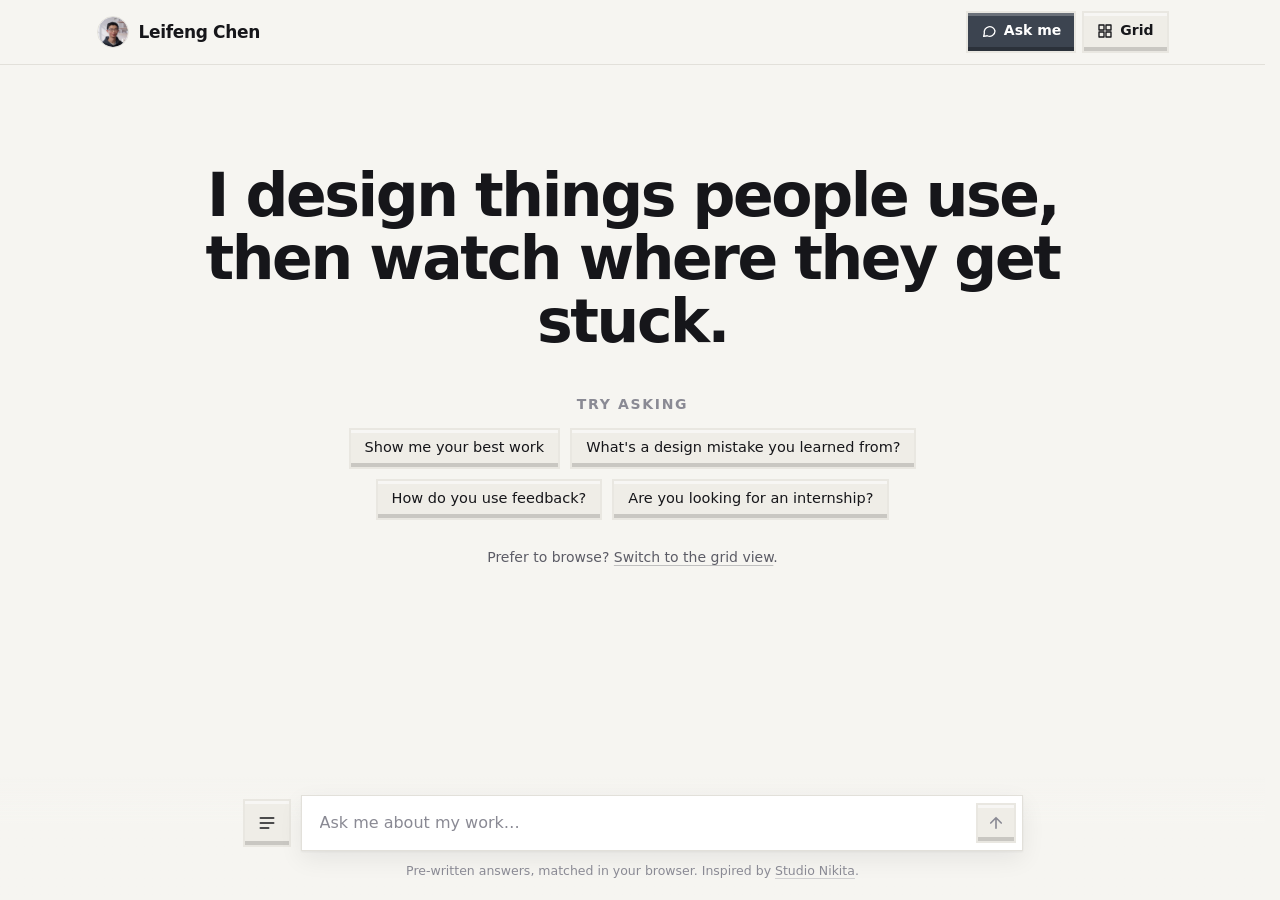
==== commit 5cd7db40: "feat: layout and other minor fixes" ====
--- a/index.html
+++ b/index.html
@@ -5,13 +5,18 @@
   <meta name="viewport" content="width=device-width, initial-scale=1, viewport-fit=cover">
   <title>Leifeng Chen · Design Portfolio</title>
   <meta name="description" content="Leifeng Chen designs and builds interfaces. Ask the portfolio about his case studies, process, and the mistakes he learned from.">
+  <link rel="canonical" href="https://redstoneweewee.github.io/">
+  <meta property="og:type" content="website">
+  <meta property="og:url" content="https://redstoneweewee.github.io/">
   <meta property="og:title" content="Leifeng Chen · Design Portfolio">
   <meta property="og:description" content="A portfolio you can ask questions: game UI, mobile usability, and brand design.">
-  <meta property="og:image" content="assets/img/ur/cover.webp">
+  <meta property="og:image" content="https://redstoneweewee.github.io/assets/img/portfolio-social-preview.png">
+  <meta property="og:image:width" content="1200">
+  <meta property="og:image:height" content="630">
   <link rel="icon" type="image/webp" href="assets/img/me.webp?v=20260925c">
   <link rel="shortcut icon" type="image/webp" href="assets/img/me.webp?v=20260925c">
   <link rel="apple-touch-icon" href="assets/img/me.webp?v=20260925c">
-  <link rel="stylesheet" href="assets/style.css?v=20260929i">
+  <link rel="stylesheet" href="assets/style.css?v=20260929q">
   <!-- Pages slide into each other in site order (style.css, "Page slides") -->
   <style>@media (prefers-reduced-motion: no-preference) { @view-transition { navigation: auto; } }</style>
   <!-- Hold the first frame until #page-end (after the scripts) is parsed, so the slide starts from the finished page -->
@@ -31,8 +36,7 @@
 
 <main class="chat-main" id="main">
   <section class="intro" id="intro">
-    <h1 class="display hero-title"><span>I</span> <span>design</span> <span>things</span> <span>people</span> <span>use,</span> <span>then</span> <span>watch</span> <span>where</span> <span>they</span> <span>get</span> <span>stuck.</span></h1>
-    <p class="lede">This portfolio talks back. Ask about my case studies, my process, or the mistakes I learned from, and I'll answer with the work<span class="typing-dots" aria-hidden="true"><i></i><i></i><i></i></span></p>
+    <h1 class="display hero-title"><span>I</span> <span>design</span> <span>things</span> <span>people</span> <span>use,</span><br> <span>then</span> <span>watch</span> <span>where</span> <span>they</span> <span>get</span> <span>stuck.</span></h1>
     <div class="guide">
       <h2>Try asking</h2>
       <div id="starters"></div>
@@ -62,11 +66,11 @@
       </button>
     </form>
   </div>
-  <p class="agent-note">Answers are written by me and matched to your question in your browser. Nothing you type is sent anywhere. Concept inspired by <a href="https://www.studio-nikita.com/" target="_blank" rel="noopener noreferrer">Studio Nikita</a>.</p>
+  <p class="agent-note">Pre-written answers, matched in your browser. Inspired by <a href="https://www.studio-nikita.com/" target="_blank" rel="noopener noreferrer">Studio Nikita</a>.</p>
 </div>
 
-<script src="assets/site.js?v=20260929f"></script>
-<script src="assets/agent.js?v=20260929c"></script>
+<script src="assets/site.js?v=20260929g"></script>
+<script src="assets/agent.js?v=20260929f"></script>
 <div id="page-end" hidden></div>
 </body>
 </html>
--- a/assets/style.css
+++ b/assets/style.css
@@ -9,15 +9,15 @@
   --muted: #5c5c66;
   --faint: #8a8a94;
   --line: #e2e0da;
-  --accent: #1f6feb;
-  --accent-soft: #e3edff;
-  --accent-ink: #1450b8;
-  --user: #1f6feb;
+  --accent: #495362;
+  --accent-soft: #e7e9ed;
+  --accent-ink: #343c48;
+  --user: #495362;
   --user-ink: #ffffff;
   --shadow: 0 1px 2px rgba(20, 20, 30, .05), 0 8px 24px rgba(20, 20, 30, .07);
   --btn-mix: 82%; /* beveled buttons darken the accent in light mode for white text */
   --btn-ink: #ffffff;
-  --btn-edge: #16161a;
+  --btn-edge: #e9e7e1; /* light mode outlines buttons in a very pale warm gray */
   --bevel-hi: rgba(255, 255, 255, .55); /* top highlight on neutral beveled buttons */
   --btn-hover: #ffffff; /* neutral beveled button, hovered */
   --bevel: inset 0 -4px 0 rgba(0, 0, 0, .16), inset 0 3px 0 var(--bevel-hi);
@@ -26,6 +26,7 @@
   --bevel-pressed: inset 0 3px 0 rgba(0, 0, 0, .2);
   --wrap: 1120px;
   --prose: 680px;
+  --tile-ink: #16161a; /* text on case study tiles and chat cards */
   --font: system-ui, -apple-system, "Segoe UI", Roboto, "Helvetica Neue", Arial, sans-serif;
   color-scheme: light;
 }
@@ -46,6 +47,7 @@
   --btn-mix: 100%;
   --btn-ink: #111114;
   --btn-edge: #000000;
+  --tile-ink: #ffffff;
   --bevel-hi: rgba(255, 255, 255, .08);
   --btn-hover: #292931;
   color-scheme: dark;
@@ -68,6 +70,7 @@
     --btn-mix: 100%;
     --btn-ink: #111114;
     --btn-edge: #000000;
+    --tile-ink: #ffffff;
     --bevel-hi: rgba(255, 255, 255, .08);
     --btn-hover: #292931;
     color-scheme: dark;
@@ -81,26 +84,27 @@
 }
 .view-toggle svg { width: 16px; height: 16px; }
 
-/* Per-project accents (used on case study pages and cards) */
-.theme-ur { --accent: #8b28a8; --accent-soft: #faedff; --accent-ink: #58186c; --tile: #230d2d; }
-.theme-ez { --accent: #059669; --accent-soft: #ecfdf5; --accent-ink: #064e3b; --tile: #07261a; }
-.theme-hd { --accent: #34509e; --accent-soft: #e6ebf8; --accent-ink: #243a7c; --tile: #1a2140; }
-.theme-wc { --accent: #c46a00; --accent-soft: #fef3c7; --accent-ink: #803b00; --tile: #2b1c07; }
-:root[data-theme="dark"] .theme-ur { --accent: #d868ee; --accent-soft: #2e1038; --accent-ink: #f5d6ff; }
-:root[data-theme="dark"] .theme-ez { --accent: #34d399; --accent-soft: #092a1d; --accent-ink: #d1fae5; }
-:root[data-theme="dark"] .theme-hd { --accent: #93a8f0; --accent-soft: #1a2242; --accent-ink: #d3dcfa; }
-:root[data-theme="dark"] .theme-wc { --accent: #f59e0b; --accent-soft: #2e1d08; --accent-ink: #fde68a; }
+/* Per-project accents (used on case study pages and cards); --tile is the Grid tile / chat card background,
+   --tile-deep the dark shade behind their pictures (it shows around transparent art like the Eezy Receipt phone) */
+.theme-ur { --accent: #8b28a8; --accent-soft: #faedff; --accent-ink: #58186c; --tile: #faedff; --tile-deep: #230d2d; }
+.theme-ez { --accent: #059669; --accent-soft: #ecfdf5; --accent-ink: #064e3b; --tile: #ecfdf5; --tile-deep: #07261a; }
+.theme-hd { --accent: #34509e; --accent-soft: #e6ebf8; --accent-ink: #243a7c; --tile: #e6ebf8; --tile-deep: #1a2140; }
+.theme-wc { --accent: #c46a00; --accent-soft: #fef3c7; --accent-ink: #803b00; --tile: #fef3c7; --tile-deep: #2b1c07; }
+:root[data-theme="dark"] .theme-ur { --accent: #d868ee; --accent-soft: #2e1038; --accent-ink: #f5d6ff; --tile: #230d2d; }
+:root[data-theme="dark"] .theme-ez { --accent: #34d399; --accent-soft: #092a1d; --accent-ink: #d1fae5; --tile: #07261a; }
+:root[data-theme="dark"] .theme-hd { --accent: #93a8f0; --accent-soft: #1a2242; --accent-ink: #d3dcfa; --tile: #1a2140; }
+:root[data-theme="dark"] .theme-wc { --accent: #f59e0b; --accent-soft: #2e1d08; --accent-ink: #fde68a; --tile: #2b1c07; }
 @media (prefers-color-scheme: dark) {
-  :root:not([data-theme="light"]) .theme-ur { --accent: #d868ee; --accent-soft: #2e1038; --accent-ink: #f5d6ff; }
-  :root:not([data-theme="light"]) .theme-ez { --accent: #34d399; --accent-soft: #092a1d; --accent-ink: #d1fae5; }
-  :root:not([data-theme="light"]) .theme-hd { --accent: #93a8f0; --accent-soft: #1a2242; --accent-ink: #d3dcfa; }
-  :root:not([data-theme="light"]) .theme-wc { --accent: #f59e0b; --accent-soft: #2e1d08; --accent-ink: #fde68a; }
+  :root:not([data-theme="light"]) .theme-ur { --accent: #d868ee; --accent-soft: #2e1038; --accent-ink: #f5d6ff; --tile: #230d2d; }
+  :root:not([data-theme="light"]) .theme-ez { --accent: #34d399; --accent-soft: #092a1d; --accent-ink: #d1fae5; --tile: #07261a; }
+  :root:not([data-theme="light"]) .theme-hd { --accent: #93a8f0; --accent-soft: #1a2242; --accent-ink: #d3dcfa; --tile: #1a2140; }
+  :root:not([data-theme="light"]) .theme-wc { --accent: #f59e0b; --accent-soft: #2e1d08; --accent-ink: #fde68a; --tile: #2b1c07; }
 }
 
 /* ---------- Base ---------- */
 *, *::before, *::after { box-sizing: border-box; }
 /* Always reserve the scrollbar's space, so the header holds still between short pages (Ask me) and long ones (Grid) */
-html { -webkit-text-size-adjust: 100%; scroll-behavior: smooth; scrollbar-gutter: stable; }
+html { -webkit-text-size-adjust: 100%; scroll-behavior: smooth; scrollbar-gutter: stable; background: var(--bg); }
 body {
   margin: 0;
   background: var(--bg);
@@ -113,7 +117,7 @@
 a:hover { text-decoration-color: currentColor; }
 
 /* Inline content links */
-.prose a, .lede a, .meta a, .about a, .cs-hero a, .credits a {
+.prose a, .lede a, .meta a, .about a, .cs-hero a, .credits a, .bubble p a, .bubble li a {
   color: var(--accent);
   font-weight: 500;
   text-decoration: underline;
@@ -124,7 +128,7 @@
   margin: -1px -3px;
   transition: color .2s ease, text-decoration-color .2s ease, text-underline-offset .2s ease, background-color .2s ease;
 }
-.prose a:hover, .lede a:hover, .meta a:hover, .about a:hover, .cs-hero a:hover, .credits a:hover {
+.prose a:hover, .lede a:hover, .meta a:hover, .about a:hover, .cs-hero a:hover, .credits a:hover, .bubble p a:hover, .bubble li a:hover {
   color: var(--accent);
   background-color: var(--accent-soft);
   text-decoration-color: var(--accent);
@@ -186,9 +190,7 @@
   display: block;
   flex: none;
   background: var(--surface);
-  transition: border-color .2s ease, transform .2s ease;
-}
-.brand:hover .mark { border-color: var(--accent); transform: scale(1.05); }
+}
 .nav { display: flex; align-items: center; gap: 22px; font-size: 15px; color: var(--muted); }
 .nav a { text-decoration: none; }
 .nav a:hover, .nav a[aria-current="page"] { color: var(--text); }
@@ -214,15 +216,11 @@
 .chat-page { min-height: 100vh; min-height: 100dvh; display: flex; flex-direction: column; }
 .chat-main { flex: 1; display: flex; flex-direction: column; width: 100%; max-width: 820px; margin: 0 auto; padding: 0 20px 150px; }
 .intro { text-align: center; padding: 11vh 0 28px; transition: opacity .35s ease, transform .35s ease; }
-.intro .display { max-width: 16ch; margin: 0 auto; }
-.intro .lede { max-width: 54ch; margin: 22px auto 0; }
-.typing-dots { display: inline-flex; gap: .12em; margin-left: .1em; vertical-align: .1em; }
-.typing-dots i { width: .16em; height: .16em; background: var(--accent); animation: blink 1.2s infinite ease-in-out; }
-.typing-dots i:nth-child(2) { animation-delay: .15s; }
-.typing-dots i:nth-child(3) { animation-delay: .3s; }
+/* The hero title is two lines (a <br> after "use,") at the same size on both home pages, so it may run wider than the chat column */
+.intro .display { width: min(1040px, calc(100vw - 32px)); margin-left: calc((100% - min(1040px, calc(100vw - 32px))) / 2); }
 @keyframes blink { 0%, 80%, 100% { opacity: .25; transform: translateY(0); } 40% { opacity: 1; transform: translateY(-.06em); } }
 
-.guide { margin-top: 30px; }
+.guide { margin-top: 40px; }
 .guide h2 { font-size: 14px; font-weight: 600; letter-spacing: .12em; text-transform: uppercase; color: var(--faint); margin: 0 0 12px; text-align: center; }
 .chips { display: flex; flex-wrap: wrap; gap: 10px; justify-content: center; }
 .chip {
@@ -255,6 +253,8 @@
   display: inline-block;
   white-space: nowrap;
 }
+/* Words are inline-blocks, which a link's underline doesn't reach, so linked words carry it themselves */
+.bubble a .ai-word { text-decoration: inherit; }
 
 .ai-char {
   display: inline;
@@ -302,12 +302,14 @@
 .attach.cards { grid-template-columns: repeat(2, minmax(0, 1fr)); }
 .mini-card {
   display: flex; flex-direction: column; text-decoration: none; overflow: hidden;
-  background: var(--tile, #1d1d24); color: #fff; min-height: 100%;
+  background: var(--tile, var(--surface)); color: var(--tile-ink); min-height: 100%;
   transition: transform .25s ease;
 }
 .mini-card:hover { transform: translateY(-2px); }
 /* The whole picture, never cropped: most are 16:9, and the rest sit centered on a darker band */
-.mini-card img { aspect-ratio: 16 / 9; object-fit: contain; width: 100%; background: color-mix(in srgb, var(--tile, #1d1d24) 70%, #000); }
+.mini-card img { aspect-ratio: 16 / 9; object-fit: contain; width: 100%; background: var(--tile-deep, color-mix(in srgb, var(--surface) 92%, #000)); }
+:root[data-theme="dark"] .mini-card img { background: color-mix(in srgb, var(--tile, #1d1d24) 70%, #000); }
+@media (prefers-color-scheme: dark) { :root:not([data-theme="light"]) .mini-card img { background: color-mix(in srgb, var(--tile, #1d1d24) 70%, #000); } }
 /* The study's color divides the picture from the text on a slant, like the Grid tiles and the case study banners */
 .mini-card > span { position: relative; }
 .mini-slant { position: absolute; left: -1px; bottom: calc(100% - 1px); width: calc(100% + 2px); height: auto; overflow: visible; pointer-events: none; }
@@ -327,6 +329,7 @@
 .attach figure img { border: 1px solid var(--line); background: #0b0b10; }
 .attach figcaption { font-size: 13px; color: var(--muted); margin-top: 6px; }
 .attach.pair { grid-template-columns: 1fr 1fr; }
+.attach .video-frame img { border: 0; } /* YouTube posters in answers: the player frame is the border */
 .attach .stat-row { display: grid; grid-template-columns: repeat(auto-fit, minmax(120px, 1fr)); gap: 10px; }
 .attach .stat-row div { background: var(--raised); padding: 12px; }
 .attach .stat-row b { display: block; font-size: 24px; letter-spacing: -.02em; color: var(--accent); }
@@ -367,8 +370,14 @@
 
 
 /* ---------- Classic view ---------- */
-.classic-hero { padding-top: 80px; padding-bottom: 40px; }
-.classic-hero .display { max-width: 17ch; }
+.classic-hero { padding-top: 80px; padding-bottom: 0; } /* the gap to "Selected work" matches the one before "About" */
+.hero-title { font-size: clamp(34px, 5.2vw, 60px); line-height: 1.05; }
+/* Phones: "then watch where they get stuck." no longer fits one line at the minimum size, so the forced
+   break would strand "use," alone. Let the words flow instead, with evenly balanced lines. */
+@media (max-width: 640px) {
+  .hero-title br { display: none; }
+  .hero-title { text-wrap: balance; }
+}
 .classic-hero .lede { margin-top: 24px; max-width: 60ch; }
 
 .section-head { display: flex; flex-direction: column; align-items: center; text-align: center; gap: 12px; margin: 136px 0 56px; }
@@ -379,20 +388,14 @@
 .bento { display: grid; grid-template-columns: repeat(6, 1fr); grid-auto-rows: minmax(250px, auto); gap: 18px; }
 .tile {
   position: relative; display: flex; flex-direction: column; justify-content: space-between; overflow: hidden;
-  padding: 26px; text-decoration: none; color: #fff; background: var(--tile);
+  padding: 26px; text-decoration: none; color: var(--tile-ink); background: var(--tile);
   isolation: isolate; transition: transform .3s ease;
 }
 .tile:hover { transform: translateY(-3px); }
-.tile::after { /* faint facet pattern */
-  content: ""; position: absolute; inset: 0; z-index: -1; opacity: .16;
-  background: repeating-linear-gradient(135deg, rgba(255,255,255,.35) 0 1px, transparent 1px 22px);
-  mask-image: radial-gradient(circle at 90% 10%, #000 0, transparent 60%);
-  -webkit-mask-image: radial-gradient(circle at 90% 10%, #000 0, transparent 60%);
-}
 .tile { justify-content: flex-start; }
 .tile > div { width: 100%; }
 /* width: auto overrides `.tile > div { width: 100% }` so the negative margins bleed the image to both tile edges */
-.tile .tile-img { position: relative; flex: 1; width: auto; min-height: 170px; margin: 22px -26px -26px; }
+.tile .tile-img { position: relative; flex: 1; width: auto; min-height: 170px; margin: 22px -26px -26px; background: var(--tile-deep, transparent); }
 /* The study's color divides the text from the art on a slant, at the case study banners' angle (about 2%) */
 /* 1px wider on each side so sub-pixel tile widths never leave a sliver of art showing; the tile clips the extra */
 .tile-slant { position: absolute; left: -1px; top: -1px; z-index: 1; width: calc(100% + 2px); height: auto; overflow: visible; pointer-events: none; }
@@ -403,17 +406,21 @@
   letter-spacing: .06em;
   white-space: nowrap;
   margin: 0 0 12px;
-}
+  color: var(--accent);
+}
+/* Dark tiles keep their lighter eyebrow tints (set per tile as --eyebrow) */
+:root[data-theme="dark"] .tile .eyebrow { color: var(--eyebrow, var(--accent)); }
+@media (prefers-color-scheme: dark) { :root:not([data-theme="light"]) .tile .eyebrow { color: var(--eyebrow, var(--accent)); } }
 .tile h3 { font-size: clamp(26px, 3vw, 36px); line-height: 1.05; max-width: 100%; }
 .tile p:not(.eyebrow) { margin: 10px 0 0; font-size: 15px; line-height: 1.5; max-width: 48ch; opacity: .85; }
 .tile .view {
   position: absolute; right: 18px; bottom: 18px; font-size: 14px; font-weight: 600; color: #fff; padding: 8px 14px 11px;
 }
 .tile .view::after { content: " \2192"; }
-.tile-ur { grid-column: span 4; grid-row: span 2; background: #230d2d; }
-.tile-ez { grid-column: span 2; grid-row: span 2; background: #07261a; }
-.tile-hd { grid-column: span 3; background: #1a2140; }
-.tile-yt, .tile-wc { grid-column: span 3; background: #2b1c07; }
+.tile-ur { grid-column: span 4; grid-row: span 2; }
+.tile-ez { grid-column: span 2; grid-row: span 2; }
+.tile-hd { grid-column: span 3; }
+.tile-yt, .tile-wc { grid-column: span 3; }
 .tile-ur .tile-img { height: 70%; }
 
 .thumbs { display: grid; grid-template-columns: repeat(auto-fill, minmax(300px, 1fr)); gap: 36px 20px; }
@@ -446,7 +453,7 @@
 
 /* ---------- Case study ---------- */
 .cs-hero { padding: 72px 0 36px; }
-.cs-hero h1 { max-width: 18ch; }
+.cs-hero h1 { font-size: clamp(32px, 4.4vw, 52px); text-wrap: balance; } /* two lines on desktop */
 .cs-hero .lede { margin-top: 22px; max-width: 60ch; }
 .meta {
   display: grid; grid-template-columns: repeat(4, 1fr); gap: 24px;
@@ -485,8 +492,9 @@
 figure.fig img, figure.fig video { display: block; box-shadow: var(--shadow); width: 100%; height: auto; }
 figure.fig.dark img, figure.fig.dark video { background: #0d0d12; }
 figure.fig.plain img { box-shadow: none; border: 1px solid var(--line); }
+figure.fig.bare img { box-shadow: none; border: 0; background: none; } /* transparent phone renders and logos */
 figure.fig.narrow { max-width: 760px; margin-left: auto; margin-right: auto; }
-figcaption { margin-top: 12px; font-size: 14px; line-height: 1.55; color: var(--muted); max-width: var(--prose); }
+figcaption { margin-top: 12px; font-size: 14px; line-height: 1.55; color: var(--muted); max-width: var(--prose); text-wrap: pretty; }
 figcaption b { color: var(--text); font-weight: 600; }
 
 .grid-2 { display: grid; grid-template-columns: 1fr 1fr; gap: 24px; align-items: start; }
@@ -649,13 +657,10 @@
   overflow: hidden;
   text-decoration: none;
   color: inherit;
-  transition: transform .2s ease, box-shadow .2s ease;
+  transition: transform .3s ease; /* same lift as the case study tiles */
   padding: 0 24px 0 0;
 }
-.banner:hover {
-  transform: translateY(-2px);
-  box-shadow: var(--shadow);
-}
+.banner:hover { transform: translateY(-3px); }
 .banner-img {
   width: 240px;
   height: 130px;
@@ -721,14 +726,14 @@
   display: inline-flex;
   align-items: center;
   gap: 7px;
-  padding: 5px 10px 8px;
+  padding: 6px 10px 7px; /* 1px more on top than the bevel alone suggests, so text and icon sit on the face's center */
   font-size: 13px;
   font-weight: 500;
   line-height: 1;
 }
 /* Chips link to where the skill is used; undo the inline-link styling `.about a` gives them */
 .about a.tool-chip {
-  text-decoration: none; font-weight: 500; padding: 5px 10px 8px; margin: 0; cursor: pointer;
+  text-decoration: none; font-weight: 500; padding: 6px 10px 7px; margin: 0; cursor: pointer;
 }
 .tool-chip svg {
   width: 15px;
@@ -783,7 +788,7 @@
 }
 .toolkit-arrow {
   position: absolute; left: 0; top: 0; width: 100%; height: 100%; z-index: 1; overflow: visible;
-  fill: none; stroke: var(--accent); stroke-width: 2.5; stroke-linecap: square; stroke-linejoin: miter;
+  fill: none; stroke: var(--accent); stroke-width: 2.5; stroke-linecap: butt; stroke-linejoin: miter;
 }
 @media (max-width: 900px) {
   .toolkit-note { top: -30px; }
@@ -808,14 +813,15 @@
 
 /* ---------- YouTube placeholders (the player loads on click) ---------- */
 .yt-lite img { position: absolute; inset: 0; width: 100%; height: 100%; object-fit: cover; }
-.yt-play { position: absolute; inset: 0; display: grid; place-items: center; background: rgba(0, 0, 0, .12); transition: background .2s ease; }
+/* a.yt-play outranks the inline-link rules (.cs-hero a:hover etc.), whose tinted hover background would cover the poster */
+a.yt-play { position: absolute; inset: 0; display: grid; place-items: center; padding: 0; margin: 0; background: rgba(0, 0, 0, .12); transition: background .2s ease; }
 .yt-play svg {
   width: 72px; height: auto; background: rgba(18, 18, 22, .8); border: 2px solid #000;
   box-shadow: inset 0 -5px 0 rgba(0, 0, 0, .4), inset 0 4px 0 rgba(255, 255, 255, .14); transition: background-color .2s ease;
 }
 .yt-play svg rect { fill: none; }
 .yt-play svg path { fill: #fff; }
-.yt-play:hover, .yt-play:focus-visible { background: rgba(0, 0, 0, 0); }
+a.yt-play:hover, a.yt-play:focus-visible { background: rgba(0, 0, 0, 0); }
 .yt-play:hover svg, .yt-play:focus-visible svg { background: #e62117; }
 
 /* ---------- Contact cards (About) ---------- */
@@ -907,7 +913,7 @@
 .cs-banner-art { overflow: hidden; } /* the banner itself doesn't clip, so the slant line can draw past its edge */
 .cs-slant { position: absolute; left: 0; bottom: -1px; width: 100%; height: clamp(36px, 5vw, 72px); overflow: visible; pointer-events: none; }
 .cs-slant .cut { fill: var(--bg); }
-.tile-slant .cut, .mini-slant .cut { fill: var(--tile, #1d1d24); }
+.tile-slant .cut, .mini-slant .cut { fill: var(--tile, var(--surface)); }
 .tile-slant .line, .mini-slant .line { fill: none; stroke: var(--accent); stroke-width: 3; vector-effect: non-scaling-stroke; }
 .cs-slant .line { fill: none; stroke: var(--accent); stroke-width: 1.5; opacity: .8; vector-effect: non-scaling-stroke; }
 .cs-banner + main .cs-hero { padding-top: 24px; }
@@ -932,24 +938,26 @@
    off screen, and anything with no partner on the other page slides with its page (the :only-child rules). */
 .site-header { view-transition-name: site-header; }
 .brand { view-transition-name: site-brand; }
-.hero-title > span { display: inline-block; }
-.hero-title > span:nth-child(1) { view-transition-name: hero-w1; }
-.hero-title > span:nth-child(2) { view-transition-name: hero-w2; }
-.hero-title > span:nth-child(3) { view-transition-name: hero-w3; }
-.hero-title > span:nth-child(4) { view-transition-name: hero-w4; }
-.hero-title > span:nth-child(5) { view-transition-name: hero-w5; }
-.hero-title > span:nth-child(6) { view-transition-name: hero-w6; }
-.hero-title > span:nth-child(7) { view-transition-name: hero-w7; }
-.hero-title > span:nth-child(8) { view-transition-name: hero-w8; }
-.hero-title > span:nth-child(9) { view-transition-name: hero-w9; }
-.hero-title > span:nth-child(10) { view-transition-name: hero-w10; }
-.hero-title > span:nth-child(11) { view-transition-name: hero-w11; }
+.hero-title > span { display: inline-block; } /* named by span count (nth-of-type), so the <br> between the lines doesn't shift them */
+.hero-title > span:nth-of-type(1) { view-transition-name: hero-w1; }
+.hero-title > span:nth-of-type(2) { view-transition-name: hero-w2; }
+.hero-title > span:nth-of-type(3) { view-transition-name: hero-w3; }
+.hero-title > span:nth-of-type(4) { view-transition-name: hero-w4; }
+.hero-title > span:nth-of-type(5) { view-transition-name: hero-w5; }
+.hero-title > span:nth-of-type(6) { view-transition-name: hero-w6; }
+.hero-title > span:nth-of-type(7) { view-transition-name: hero-w7; }
+.hero-title > span:nth-of-type(8) { view-transition-name: hero-w8; }
+.hero-title > span:nth-of-type(9) { view-transition-name: hero-w9; }
+.hero-title > span:nth-of-type(10) { view-transition-name: hero-w10; }
+.hero-title > span:nth-of-type(11) { view-transition-name: hero-w11; }
 .hero-title.vt-off > span { view-transition-name: none; }
 
 ::view-transition-group(*),
 ::view-transition-old(*),
 ::view-transition-new(*) { animation-duration: .55s; animation-timing-function: cubic-bezier(.65, 0, .25, 1); }
 ::view-transition-old(root), ::view-transition-new(root) { mix-blend-mode: normal; }
+/* The page color behind the sliding snapshots; without it the browser's white canvas flashes through */
+::view-transition { background: var(--bg); }
 :root[data-slide="forward"]::view-transition-old(root),
 :root[data-slide="forward"]::view-transition-old(*):only-child { animation-name: vt-out-left; }
 :root[data-slide="forward"]::view-transition-new(root),
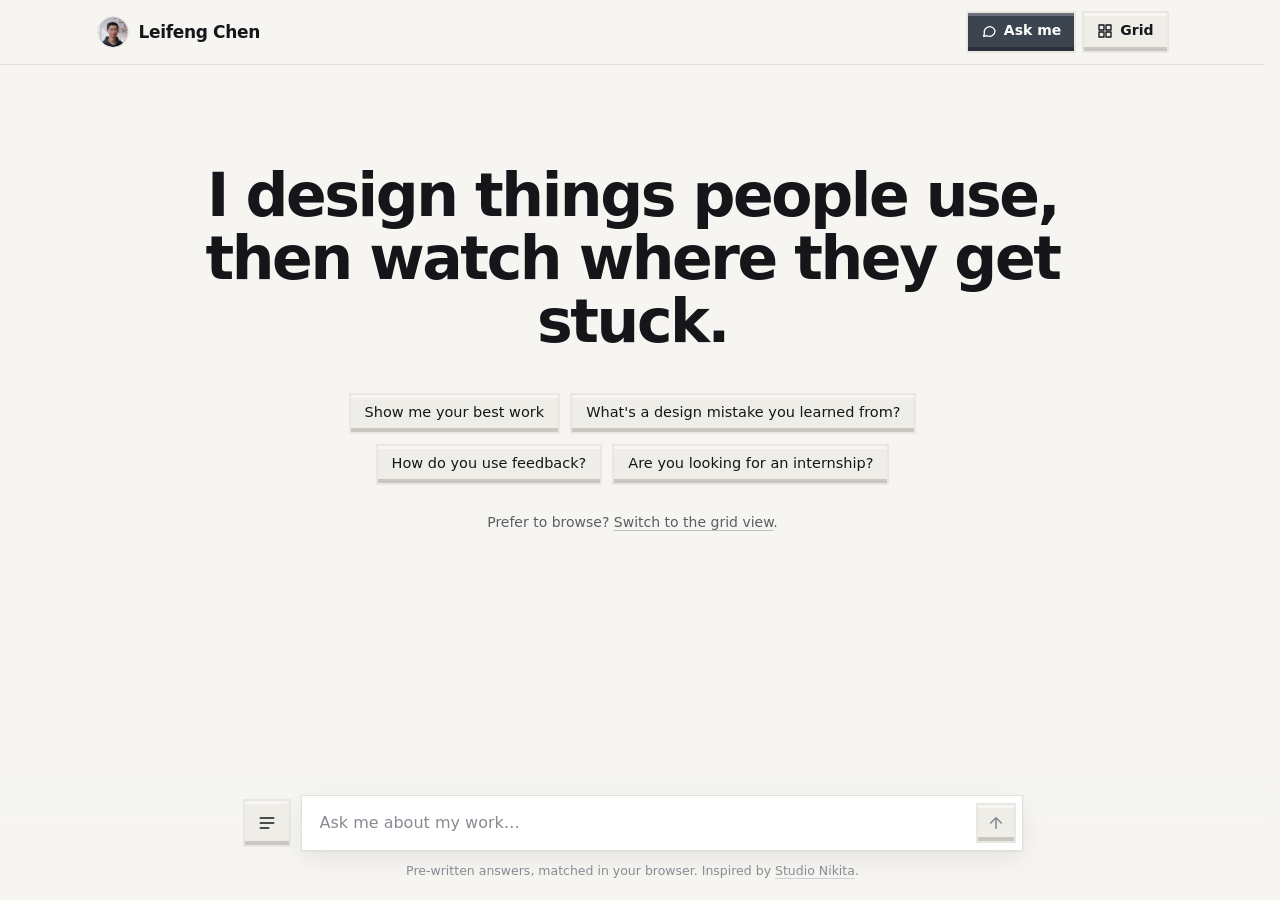
==== commit 3ee0377b: "fix: minor fixes" ====
--- a/index.html
+++ b/index.html
@@ -2,6 +2,12 @@
 <html lang="en">
 <head>
   <meta charset="utf-8">
+  <meta name="color-scheme" content="light dark">
+  <!-- Match the page canvas before external CSS arrives, including during navigation. -->
+  <style>
+    html { background: #f6f5f1; }
+    @media (prefers-color-scheme: dark) { html { background: #0d0d10; } }
+  </style>
   <meta name="viewport" content="width=device-width, initial-scale=1, viewport-fit=cover">
   <title>Leifeng Chen · Design Portfolio</title>
   <meta name="description" content="Leifeng Chen designs and builds interfaces. Ask the portfolio about his case studies, process, and the mistakes he learned from.">
@@ -16,7 +22,7 @@
   <link rel="icon" type="image/webp" href="assets/img/me.webp?v=20260925c">
   <link rel="shortcut icon" type="image/webp" href="assets/img/me.webp?v=20260925c">
   <link rel="apple-touch-icon" href="assets/img/me.webp?v=20260925c">
-  <link rel="stylesheet" href="assets/style.css?v=20260929q">
+  <link rel="stylesheet" href="assets/style.css?v=20260929s">
   <!-- Pages slide into each other in site order (style.css, "Page slides") -->
   <style>@media (prefers-reduced-motion: no-preference) { @view-transition { navigation: auto; } }</style>
   <!-- Hold the first frame until #page-end (after the scripts) is parsed, so the slide starts from the finished page -->
@@ -38,7 +44,6 @@
   <section class="intro" id="intro">
     <h1 class="display hero-title"><span>I</span> <span>design</span> <span>things</span> <span>people</span> <span>use,</span><br> <span>then</span> <span>watch</span> <span>where</span> <span>they</span> <span>get</span> <span>stuck.</span></h1>
     <div class="guide">
-      <h2>Try asking</h2>
       <div id="starters"></div>
     </div>
     <p class="small" style="margin-top:26px">Prefer to browse? <a href="work.html">Switch to the grid view</a>.</p>
--- a/assets/style.css
+++ b/assets/style.css
@@ -221,7 +221,6 @@
 @keyframes blink { 0%, 80%, 100% { opacity: .25; transform: translateY(0); } 40% { opacity: 1; transform: translateY(-.06em); } }
 
 .guide { margin-top: 40px; }
-.guide h2 { font-size: 14px; font-weight: 600; letter-spacing: .12em; text-transform: uppercase; color: var(--faint); margin: 0 0 12px; text-align: center; }
 .chips { display: flex; flex-wrap: wrap; gap: 10px; justify-content: center; }
 .chip {
   padding: 8px 14px 10px; font-size: 14.5px; line-height: 1.3; cursor: pointer; text-align: left;
@@ -955,9 +954,21 @@
 ::view-transition-group(*),
 ::view-transition-old(*),
 ::view-transition-new(*) { animation-duration: .55s; animation-timing-function: cubic-bezier(.65, 0, .25, 1); }
-::view-transition-old(root), ::view-transition-new(root) { mix-blend-mode: normal; }
-/* The page color behind the sliding snapshots; without it the browser's white canvas flashes through */
-::view-transition { background: var(--bg); }
+/* Use normal compositing for every snapshot, including the header and title words. */
+::view-transition-old(*), ::view-transition-new(*) { mix-blend-mode: normal; }
+/* Each full-page surface needs its own opaque backing. The overlay alone does not paint
+   the snapshot layers that slide across it, or the separately captured header. */
+::view-transition,
+::view-transition-group(root),
+::view-transition-image-pair(root),
+::view-transition-old(root),
+::view-transition-new(root),
+::view-transition-group(site-header),
+::view-transition-old(site-header),
+::view-transition-new(site-header) { background: var(--bg); }
+/* Slide the page at full opacity; only the shared header/title snapshots cross-fade. */
+:root[data-slide]::view-transition-old(root),
+:root[data-slide]::view-transition-new(root) { opacity: 1; }
 :root[data-slide="forward"]::view-transition-old(root),
 :root[data-slide="forward"]::view-transition-old(*):only-child { animation-name: vt-out-left; }
 :root[data-slide="forward"]::view-transition-new(root),
@@ -970,4 +981,3 @@
 @keyframes vt-in-right { from { transform: translateX(100vw); } }
 @keyframes vt-out-right { to { transform: translateX(100vw); } }
 @keyframes vt-in-left { from { transform: translateX(-100vw); } }
-
